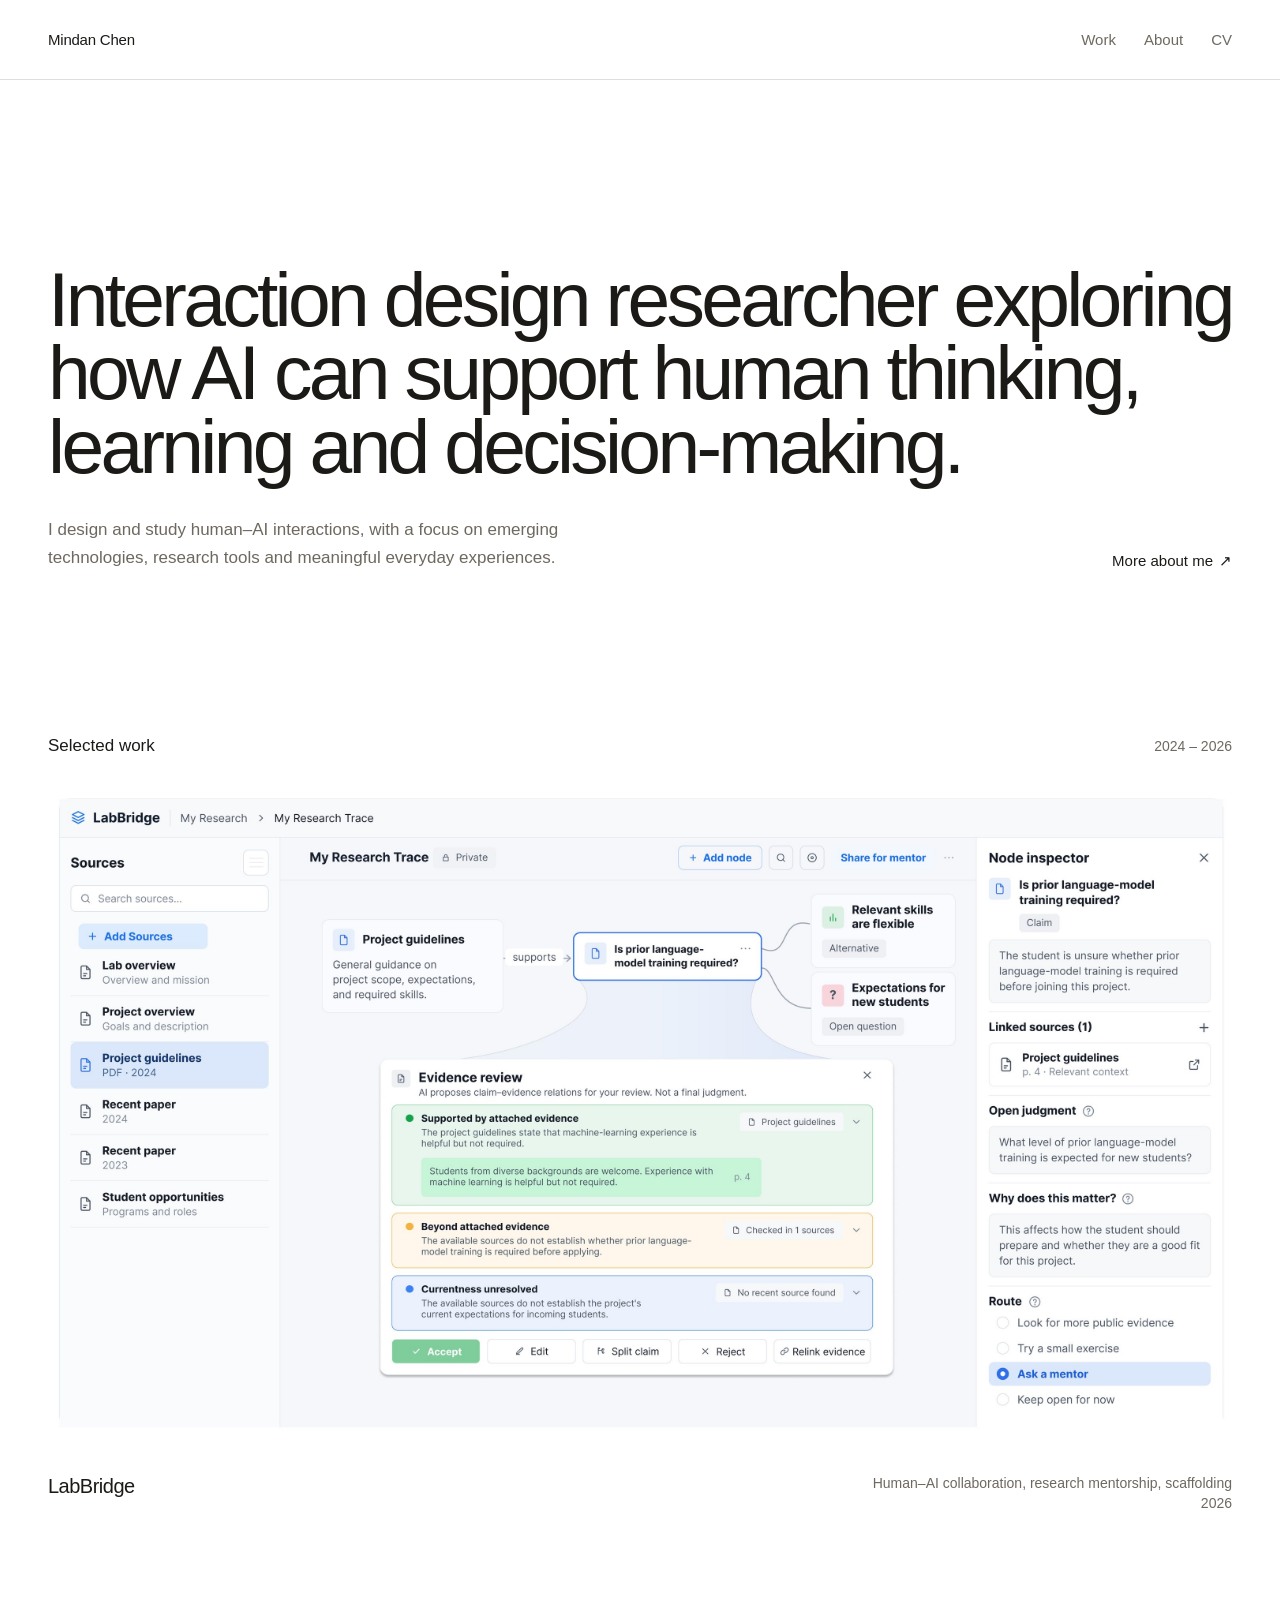
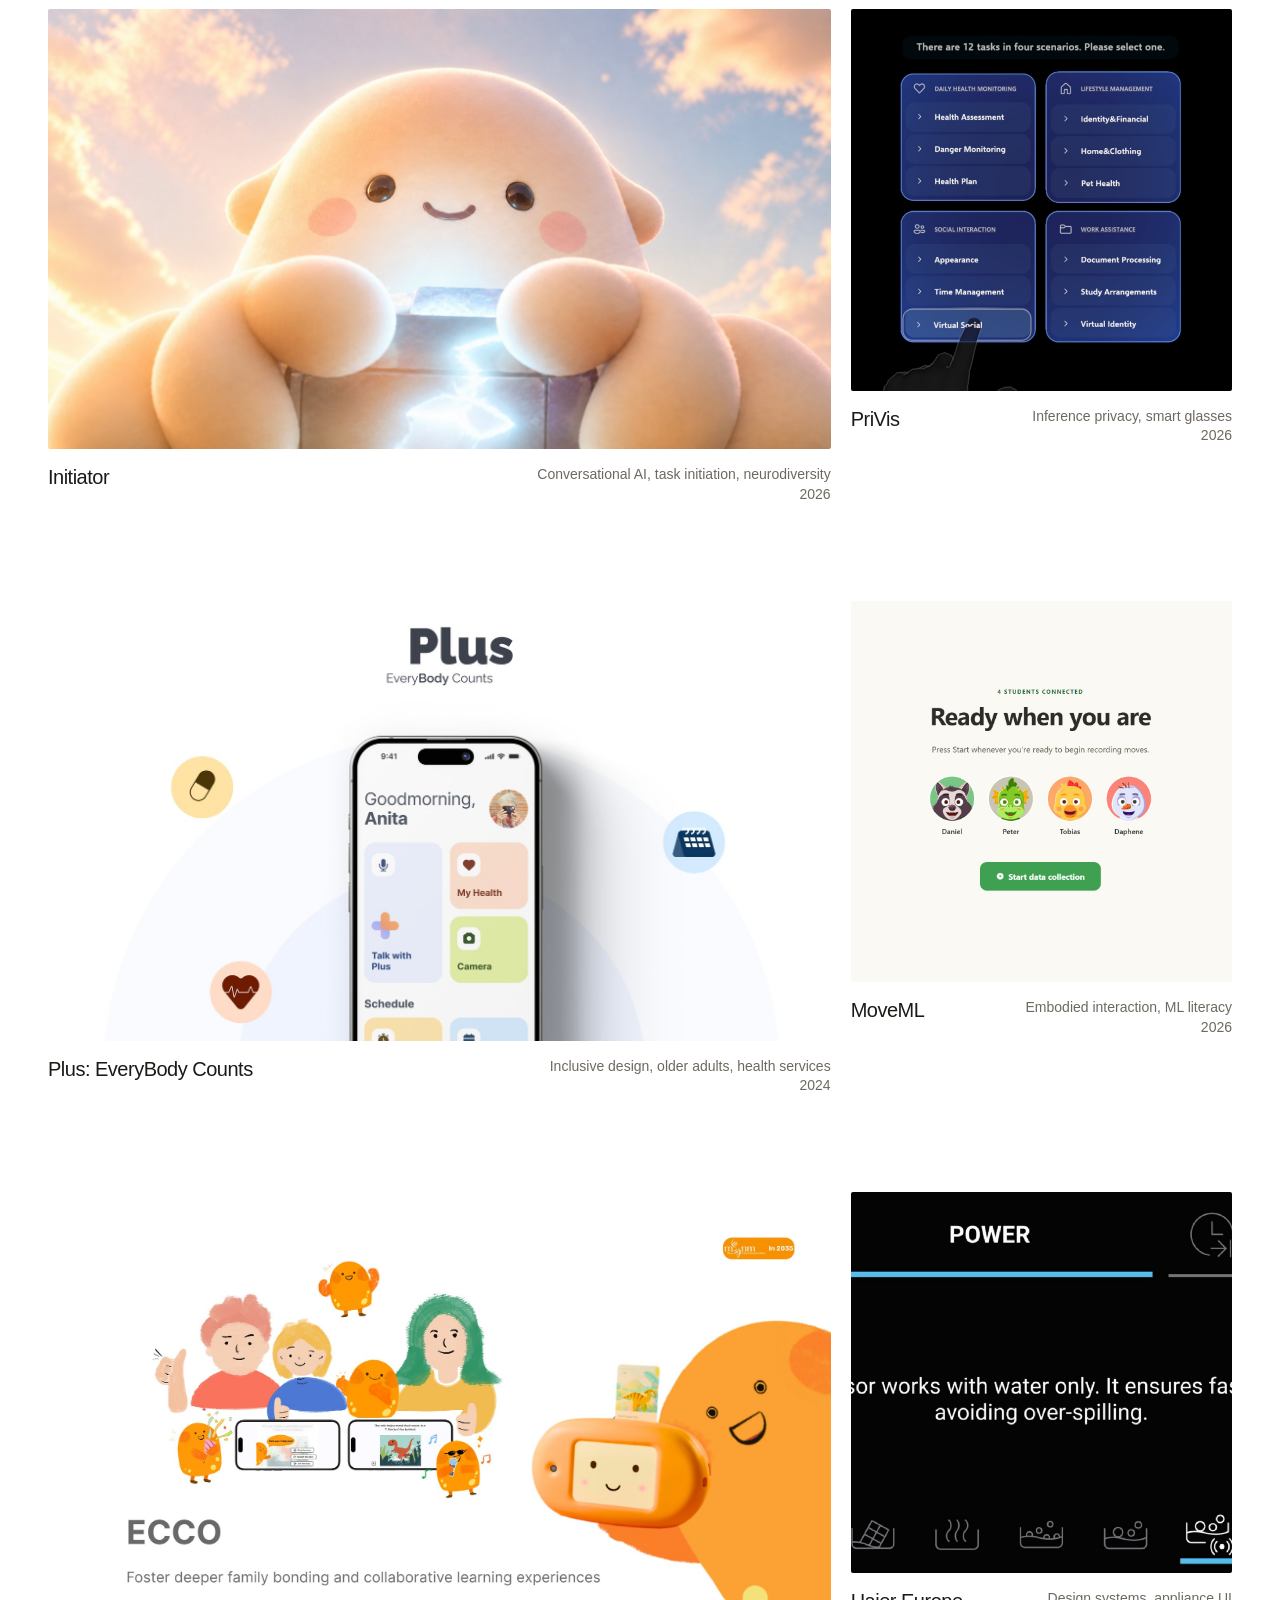
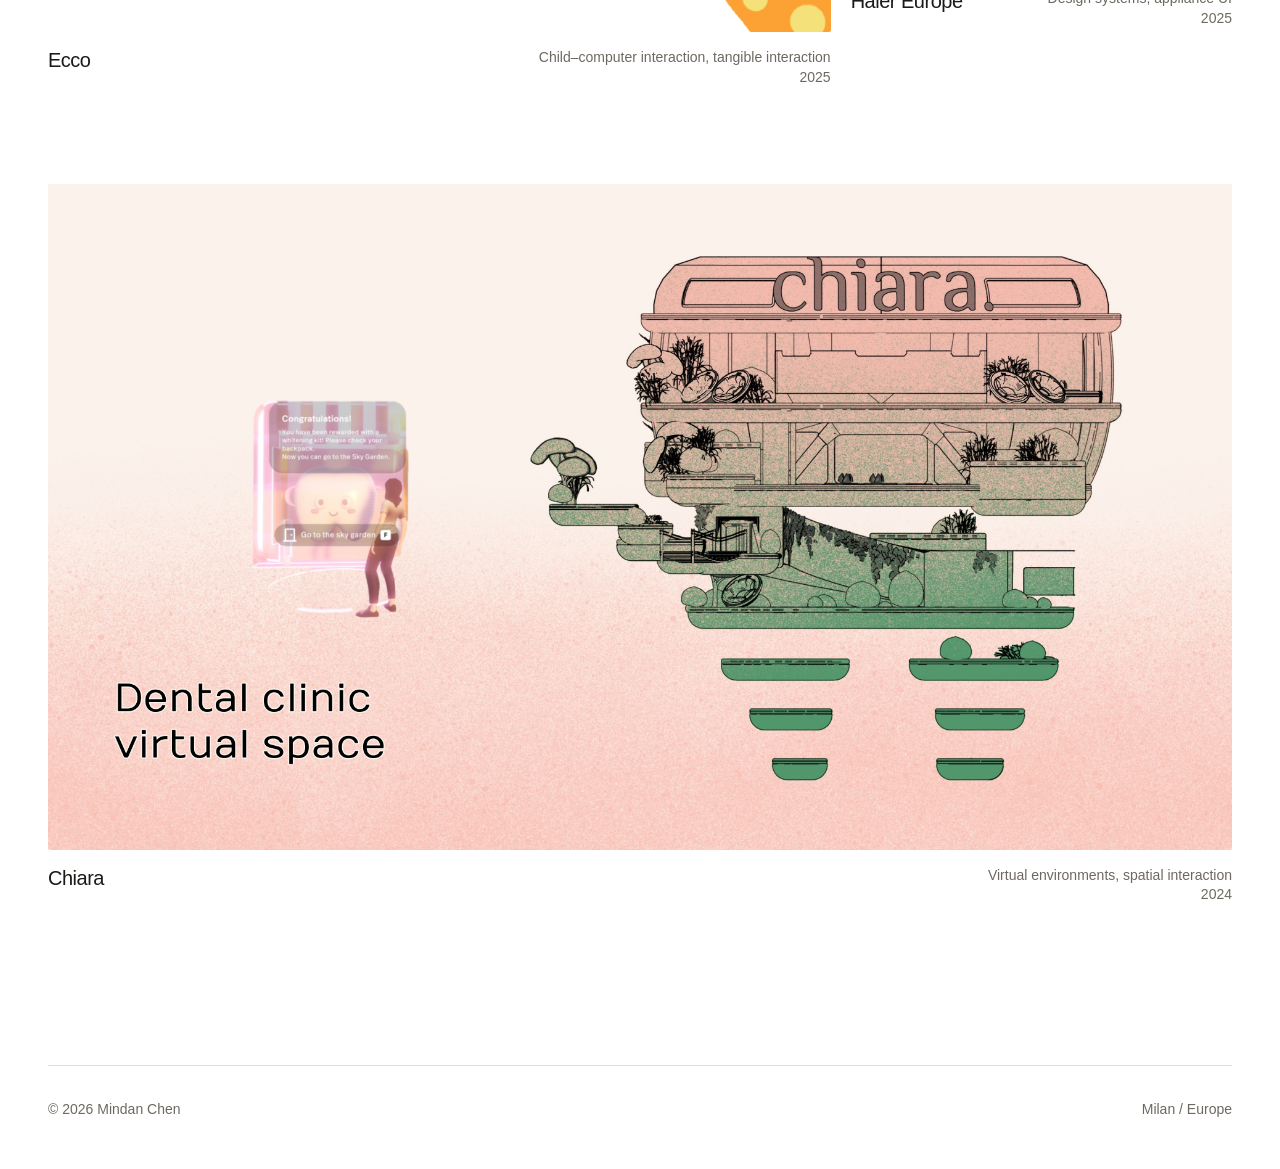
==== index.html @ 23951c0c "Home headline: Mindan's wording, and the width to carry it "Interaction designer" becomes "Interacti" ====
<!DOCTYPE html>
<html lang="en">

<head>

  <meta charset="UTF-8">
  <meta name="viewport" content="width=device-width, initial-scale=1.0">

  <title>Mindan Chen &middot; Interaction Designer</title>
  <meta name="description" content="Portfolio of Mindan Chen: interaction design, human-AI interaction and HCI research.">

  <!-- Set before first paint: scoping the reveal styles to .js means
       nothing is ever hidden if this script does not run. -->
  <script>document.documentElement.className += " js";</script>

  <link rel="stylesheet" href="css/global.css">
  <link rel="stylesheet" href="css/home.css">

</head>

<body>

<a class="skip-link" href="#main">Skip to content</a>

<header class="site-header">

  <nav class="site-nav">

    <a class="site-logo" href="index.html">Mindan Chen</a>

    <div class="nav-links">
      <a data-nav="work"    href="index.html#work">Work</a>
      <a data-nav="about"   href="about.html">About</a>
      <a data-cv-link aria-disabled="true">CV</a>
    </div>

  </nav>

</header>


<main id="main">


  <!-- ============ HERO ============ -->

  <section class="home-hero page">

    <div class="home-intro">

      <h1 class="display" data-reveal>
        Interaction design researcher exploring
        how AI can support human thinking,
        learning and decision&#8209;making.
      </h1>

      <div class="home-intro-meta" data-reveal data-delay="1">

        <p class="home-description">
          I design and study human&ndash;AI interactions,
          with a focus on emerging technologies,
          research tools and meaningful everyday
          experiences.
        </p>

        <a class="text-link" href="about.html">More about me</a>

      </div>

    </div>

  </section>


  <!-- ============ WORK ============ -->

  <section id="work" class="work page">

    <div class="work-header" data-reveal>
      <p>Selected work</p>
      <p class="text-small muted">2024 &ndash; 2026</p>
    </div>

    <div class="work-grid">

    <a class="project-card full" href="labbridge.html" data-reveal>

    <div class="project-cover ratio-16-9">
      <img src="assets/labbridge/cover.jpg" width="3000" height="1688" alt="LabBridge system overview in three stages: private preparation, where a student organises evidence into a research trace with AI support; selective uncertainty handoff to a lab insider; and returned insider input with the student&rsquo;s revision" loading="lazy" decoding="async">
    </div>

    <div class="project-info">
      <h2 class="project-title">LabBridge</h2>
      <p class="project-meta">Human&ndash;AI collaboration, research mentorship, scaffolding<br>2026</p>
    </div>

  </a>

  <a class="project-card large" href="initiator.html" data-reveal>

    <div class="project-cover ratio-16-9">
      <img src="assets/initiator/cover.jpg" width="1600" height="900" alt="Initiator cover image" decoding="async">
    </div>

    <div class="project-info">
      <h2 class="project-title">Initiator</h2>
      <p class="project-meta">Conversational AI, task initiation, neurodiversity<br>2026</p>
    </div>

  </a>

  <a class="project-card small" href="privis.html" data-reveal data-delay="1">

    <div class="project-cover ratio-1-1">
      <img src="assets/privis/cover.jpg" width="1400" height="1400" alt="PriVis, the study platform: a menu of twelve tasks across four scenarios, shown in the headset" loading="lazy" decoding="async">
    </div>

    <div class="project-info">
      <h2 class="project-title">PriVis</h2>
      <p class="project-meta">Inference privacy, smart glasses<br>2026</p>
    </div>

  </a>

  <a class="project-card large" href="plus.html" data-reveal data-delay="1">

    <div class="project-cover ratio-16-9">
      <img src="assets/plus/cover.jpg" width="1600" height="1082" alt="Plus: EveryBody Counts, the app home screen and the AI voice assistant" loading="lazy" decoding="async">
    </div>

    <div class="project-info">
      <h2 class="project-title">Plus: EveryBody Counts</h2>
      <p class="project-meta">Inclusive design, older adults, health services<br>2024</p>
    </div>

  </a>

  <a class="project-card small" href="ml-move.html" data-reveal data-delay="1">

    <div class="project-cover ratio-1-1">
      <img src="assets/ml-move/cover.jpg" width="1200" height="1200" alt="MoveML classroom display: four students connected and ready, with the teacher's &lsquo;Start data collection&rsquo; control" decoding="async">
    </div>

    <div class="project-info">
      <h2 class="project-title">MoveML</h2>
      <p class="project-meta">Embodied interaction, ML literacy<br>2026</p>
    </div>

  </a>

  <a class="project-card large" href="ecco.html" data-reveal>

    <div class="project-cover ratio-16-9">
      <img src="assets/ecco/cover.jpg" width="2000" height="1125" alt="The four Ecco NFC exhibition cards, each illustrating a dinosaur, laid out beside the Ecco character card" loading="lazy" decoding="async">
    </div>

    <div class="project-info">
      <h2 class="project-title">Ecco</h2>
      <p class="project-meta">Child&ndash;computer interaction, tangible interaction<br>2025</p>
    </div>

  </a>

  <a class="project-card small" href="haier.html" data-reveal>

    <div class="project-cover ratio-1-1">
      <img src="assets/haier/cover.jpg" width="2400" height="1350" alt="An induction hob screen reading POWER, explaining that the Boil Sensor keeps water boiling without spilling over" loading="lazy" decoding="async">
    </div>

    <div class="project-info">
      <h2 class="project-title">Haier Europe</h2>
      <p class="project-meta">Design systems, appliance UI<br>2025</p>
    </div>

  </a>

  <a class="project-card full" href="chiara.html" data-reveal>

    <div class="project-cover ratio-16-9">
      <img src="assets/chiara/cover.jpg" width="1441" height="811" alt="A rendered view inside the Chiara virtual clinic: stacked curved terraces with trees, a lotus pond and warm light" loading="lazy" decoding="async">
    </div>

    <div class="project-info">
      <h2 class="project-title">Chiara</h2>
      <p class="project-meta">Virtual environments, spatial interaction<br>2024</p>
    </div>

  </a>

  <template data-hidden-project="agent-skills.html"><!-- Hidden until the case study is finished. To restore, delete the wrapper tags around this card. -->
  <a class="project-card" href="agent-skills.html" data-reveal data-delay="1">

    <div class="project-cover ratio-4-3">
      <img src="assets/agent-skills/cover.svg" alt="Agent Skills cover image">
    </div>

    <div class="project-info">
      <h2 class="project-title">Agent Skills</h2>
          <!-- CHECK: discipline inferred from the project name;
               year is a placeholder. -->
      <p class="project-meta">AI Tooling<br>20XX</p>
    </div>

  </a>
  </template>

  <template data-hidden-project="d-heart.html"><!-- Hidden until the case study is finished. To restore, delete the wrapper tags around this card. -->
  <a class="project-card large" href="d-heart.html" data-reveal>

    <div class="project-cover ratio-16-9">
      <img src="assets/d-heart/cover.svg" alt="D-heart Redesign cover image">
    </div>

    <div class="project-info">
      <h2 class="project-title">D-heart Redesign</h2>
          <!-- CHECK: discipline inferred from the project name;
               year is a placeholder. -->
      <p class="project-meta">Medical Device UX<br>20XX</p>
    </div>

  </a>
  </template>

  
    </div>

      </section>


    </main>

<footer class="site-footer page">

  <div class="footer-inner">
    <p>&copy; <span data-year>2026</span> Mindan Chen</p>
    <p>Milan / Europe</p>
  </div>

</footer>

<script src="js/main.js"></script>

</body>

</html>
---- css/global.css ----
/* ========================================
   GLOBAL
======================================== */

:root {
  /* Colors — tuned to Pantone's Cloud Dancer pastel family.
     The neutrals carry a little warmth rather than being pure grey, so they
     sit at the same temperature as the ground instead of reading cold on it. */
  --color-bg: #ffffff;
  --color-surface: #fbfaf7;             /* a faint warm tint, so cards read against the white */
  --color-text: #1c1a17;
  --color-secondary: #6e6960;           /* 5.13:1 on white */
  --color-tertiary: #a29c92;            /* decorative bar fill, never text */
  --color-line: rgba(28, 26, 23, 0.14);

  /* The pastels Pantone pairs with Cloud Dancer. Available for use;
     applied sparingly, because the project pages carry their own palettes. */
  --pantone-cloud-dancer: #f0eee9;      /* 11-4201 */
  --pantone-lemon-icing:  #f4eccc;      /* 11-0515 */
  --pantone-nimbus-cloud: #d5d5d7;      /* 13-4108 */
  --pantone-raindrops:    #e8d9dc;      /* 11-1400 Raindrops on Roses */
  --pantone-ice-melt:     #d7e4f0;      /* 13-4306 */
  --pantone-peach-dust:   #ecdace;      /* 12-1107 */
  --pantone-almost-aqua:  #cbd3c2;      /* 13-6006 */
  --pantone-orchid-tint:  #dad4dc;      /* 13-3802 */

  --color-accent: var(--pantone-almost-aqua);

  /* Layout */
  --page-max: 1600px;
  --page-padding: 48px;

  --reading-width: 680px;
  --content-width: 1120px;

  /* Spacing */
  --space-xxs: 4px;
  --space-xs: 8px;
  --space-sm: 16px;
  --space-md: 24px;
  --space-lg: 40px;
  --space-xl: 64px;
  --space-2xl: 96px;
  --space-3xl: 120px;
  --space-4xl: 160px;

  /* Figures. Many boards and charts are white artwork on a white page, so each
     one needs its own edge: a rounded corner, a hairline to draw the boundary,
     and a soft shadow to lift it off the paper. */
  --radius-figure: 12px;
  --ring-figure: 0 0 0 1px rgba(28, 26, 23, 0.11);
  --shadow-figure: 0 1px 2px rgba(28, 26, 23, 0.05), 0 12px 32px rgba(28, 26, 23, 0.10);

  /* Radius */
  --radius-sm: 8px;
  --radius-md: 14px;
  --radius-lg: 20px;

  /* Motion */
  --ease: cubic-bezier(0.22, 1, 0.36, 1);
}


/* ========================================
   RESET
======================================== */

*,
*::before,
*::after {
  box-sizing: border-box;
}

html {
  scroll-behavior: smooth;
}

body {
  margin: 0;
  background: var(--color-bg);
  color: var(--color-text);

  font-family:
    "Helvetica Neue",
    Helvetica,
    Arial,
    "PingFang SC",
    "Hiragino Sans GB",
    sans-serif;

  font-size: 17px;
  line-height: 1.55;

  -webkit-font-smoothing: antialiased;
  text-rendering: optimizeLegibility;
}

img,
video {
  display: block;
  max-width: 100%;
}

img {
  height: auto;
}

a {
  color: inherit;
  text-decoration: none;
}

button,
input,
textarea {
  font: inherit;
}

h1,
h2,
h3,
h4,
p {
  margin-top: 0;
}

::selection {
  background: #111;
  color: #fff;
}


/* ========================================
   PAGE CONTAINER
======================================== */

.page {
  width: 100%;
  max-width: var(--page-max);
  margin: 0 auto;
  padding-left: var(--page-padding);
  padding-right: var(--page-padding);
}

.reading {
  width: 100%;
  max-width: var(--reading-width);
}

.content-width {
  width: 100%;
  max-width: var(--content-width);
  margin-left: auto;
  margin-right: auto;
}


/* ========================================
   NAVIGATION
======================================== */

.site-header {
  width: 100%;
  height: 80px;

  /* Sticky from the start; only the surface changes on scroll, so the page
     never jumps when the header changes position. */
  position: sticky;
  top: 0;
  z-index: 100;

  background: transparent;
  border-bottom: 1px solid transparent;

  transition:
    background 0.3s ease,
    backdrop-filter 0.3s ease,
    border-color 0.3s ease;
}

.site-header.scrolled {
  /* Must track --color-bg: alpha means it cannot use the variable directly. */
  background: rgba(255, 255, 255, 0.85);
  border-bottom-color: var(--color-line);

  backdrop-filter: blur(16px);
  -webkit-backdrop-filter: blur(16px);
}

.site-nav {
  width: 100%;
  max-width: var(--page-max);
  height: 100%;

  margin: 0 auto;

  padding-left: var(--page-padding);
  padding-right: var(--page-padding);

  display: flex;
  align-items: center;
  justify-content: space-between;
}

.site-logo {
  font-size: 15px;
  font-weight: 500;
  letter-spacing: -0.015em;
}

.nav-links {
  display: flex;
  gap: 28px;
  align-items: center;

  font-size: 15px;
}

.nav-links a {
  color: var(--color-secondary);

  transition:
    color 0.25s ease,
    opacity 0.25s ease;
}

.nav-links a:hover,
.nav-links a.active {
  color: var(--color-text);
}


/* ========================================
   TYPOGRAPHY
======================================== */

.display {
  font-size: clamp(54px, 6vw, 92px);
  line-height: 0.96;
  letter-spacing: -0.048em;
  font-weight: 500;
}

.display-small {
  font-size: clamp(42px, 4.5vw, 68px);
  line-height: 1;
  letter-spacing: -0.042em;
  font-weight: 500;
}

h1 {
  font-size: clamp(48px, 5vw, 80px);
  line-height: 0.98;
  letter-spacing: -0.045em;
  font-weight: 500;
}

h2 {
  font-size: clamp(34px, 3vw, 46px);
  line-height: 1.05;
  letter-spacing: -0.035em;
  font-weight: 500;
}

h3 {
  font-size: 26px;
  line-height: 1.2;
  letter-spacing: -0.025em;
  font-weight: 500;
}

h4 {
  font-size: 18px;
  line-height: 1.35;
  letter-spacing: -0.015em;
  font-weight: 500;
}

p {
  font-size: 17px;
  line-height: 1.65;
  color: var(--color-text);
}

.text-large {
  font-size: 22px;
  line-height: 1.5;
  letter-spacing: -0.02em;
}

.text-small {
  font-size: 14px;
  line-height: 1.5;
}

.caption {
  margin-top: 12px;

  font-size: 13px;
  line-height: 1.45;

  color: var(--color-secondary);
}

.eyebrow {
  margin-bottom: 18px;

  font-size: 13px;
  line-height: 1.3;

  color: var(--color-secondary);

  text-transform: uppercase;
  letter-spacing: 0.07em;
}

.muted {
  color: var(--color-secondary);
}


/* ========================================
   LINKS / BUTTONS
======================================== */

.text-link {
  display: inline-flex;
  align-items: center;
  gap: 6px;

  font-size: 15px;

  white-space: nowrap;
}

.text-link::after {
  content: "\2197";
  transition: transform 0.25s ease;
}

.text-link:hover::after {
  transform: translate(2px, -2px);
}

.button {
  display: inline-flex;
  justify-content: center;
  align-items: center;

  min-height: 46px;

  padding: 0 22px;

  border-radius: 999px;

  background: var(--color-text);
  color: #fff;

  font-size: 15px;

  transition:
    transform 0.25s var(--ease),
    opacity 0.25s ease;
}

.button:hover {
  transform: translateY(-2px);
  opacity: 0.9;
}

.button-secondary {
  background: transparent;
  color: var(--color-text);

  border: 1px solid var(--color-line);
}


/* ========================================
   DIVIDER
======================================== */

.divider {
  width: 100%;
  height: 1px;
  background: var(--color-line);
}


/* ========================================
   FOOTER
======================================== */

.site-footer {
  margin-top: 160px;
  padding-bottom: 48px;
}

.footer-inner {
  padding-top: 32px;
  border-top: 1px solid var(--color-line);

  display: flex;
  justify-content: space-between;
  gap: 32px;
}

.footer-inner p {
  margin: 0;

  font-size: 14px;
  color: var(--color-secondary);
}


/* ========================================
   ACCESSIBILITY
======================================== */

.skip-link {
  position: absolute;
  left: -9999px;
  top: 0;
  z-index: 200;

  padding: 12px 18px;

  background: var(--color-surface);
  border: 1px solid var(--color-line);
  border-radius: var(--radius-sm);

  font-size: 14px;
}

.skip-link:focus {
  left: 16px;
  top: 16px;
}

:focus-visible {
  outline: 2px solid var(--color-text);
  outline-offset: 3px;
}

@media (prefers-reduced-motion: reduce) {

  html {
    scroll-behavior: auto;
  }

  *,
  *::before,
  *::after {
    animation-duration: 0.001ms !important;
    transition-duration: 0.001ms !important;
  }

}


/* ========================================
   MOTION

   Purely additive. The `.js` class is set by an inline script in <head>, so
   with JavaScript off nothing is ever hidden — the page just renders static.
   Reduced-motion users get the final state immediately.
======================================== */

.js [data-reveal] {
  opacity: 0;
  transform: translateY(18px);

  transition:
    opacity 0.65s var(--ease),
    transform 0.65s var(--ease);

  will-change: opacity, transform;
}

.js [data-reveal].is-visible {
  opacity: 1;
  transform: none;

  will-change: auto;
}

/* Stagger siblings: data-delay="1" | "2" | "3" */
.js [data-reveal][data-delay="1"] { transition-delay: 0.09s; }
.js [data-reveal][data-delay="2"] { transition-delay: 0.18s; }
.js [data-reveal][data-delay="3"] { transition-delay: 0.27s; }

/* Image reveal — the frame holds still while the picture settles back to 1.
   Only used on case-study media, never on home cards (those own their
   transform for the hover state). */
.js [data-reveal-image] {
  overflow: hidden;
}

.js [data-reveal-image] img {
  transform: scale(1.06);
  transition: transform 1.1s var(--ease);
}

.js [data-reveal-image].is-visible img {
  transform: scale(1);
}

@media (prefers-reduced-motion: reduce) {

  .js [data-reveal],
  .js [data-reveal].is-visible {
    opacity: 1 !important;
    transform: none !important;
  }

  .js [data-reveal-image] img {
    transform: none !important;
  }

}


/* ========================================
   RESPONSIVE
======================================== */

@media (max-width: 900px) {

  :root {
    --page-padding: 28px;
  }

  .site-header {
    height: 72px;
  }

  .display {
    font-size: clamp(46px, 9vw, 68px);
  }

  h1 {
    font-size: clamp(44px, 8vw, 64px);
  }

}


@media (max-width: 640px) {

  :root {
    --page-padding: 20px;

    --space-3xl: 80px;
    --space-4xl: 110px;
  }

  body {
    font-size: 16px;
  }

  .nav-links {
    gap: 16px;
    font-size: 14px;
  }

  .display {
    font-size: 46px;
  }

  h1 {
    font-size: 44px;
  }

  h2 {
    font-size: 32px;
  }

  h3 {
    font-size: 23px;
  }

  p {
    font-size: 16px;
  }

  .text-large {
    font-size: 19px;
  }

  .site-footer {
    margin-top: 110px;
  }

  .footer-inner {
    flex-direction: column;
    gap: 12px;
  }

}
---- css/home.css ----
/* ========================================
   HOME HERO
======================================== */

.home-hero {
  min-height: 68vh;

  padding-top: 100px;
  padding-bottom: 120px;

  display: flex;
  align-items: flex-end;
}

/* The headline grew from "Interaction designer" to "Interaction design
   researcher", which pushed it to five lines and split decision-making
   across two of them. Let it use the full column instead. */
.home-intro {
  max-width: none;
}

/* No text-wrap: balance here. Balancing evens the line lengths, which on a
   four-line headline leaves the right-hand third empty; letting the lines
   fill is what makes the headline read as wide. */

.home-intro .display {
  margin-bottom: 32px;
}

.home-intro-meta {
  display: flex;
  justify-content: space-between;
  align-items: flex-end;
  gap: 40px;
}

.home-description {
  width: 100%;
  max-width: 580px;

  margin: 0;

  color: var(--color-secondary);
}


/* ========================================
   WORK GRID
======================================== */

.work {
  padding-top: 40px;
}

.work-header {
  margin-bottom: 32px;

  display: flex;
  justify-content: space-between;
  align-items: center;
}

.work-header p {
  margin: 0;
}

.work-grid {
  display: grid;
  grid-template-columns: repeat(12, 1fr);

  column-gap: 20px;
  row-gap: 96px;
}


/* ========================================
   PROJECT CARD

   Span classes set the rhythm. Every row must add up to 12:
     .full                 -> 12
     .large + .small       -> 8 + 4
     default + default     -> 6 + 6
======================================== */

.project-card {
  grid-column: span 6;
}

.project-card.full {
  grid-column: span 12;
}

.project-card.large {
  grid-column: span 8;
}

.project-card.small {
  grid-column: span 4;
}

.project-cover {
  width: 100%;

  overflow: hidden;

  border-radius: 2px;

  background: #e5e3de;

  /* A fixed ratio keeps a row tidy no matter what you drop in.
     Override per card with .ratio-16-9 / .ratio-1-1, or delete these three
     lines to let each image keep its natural height. */
  aspect-ratio: 4 / 3;
}

.project-cover.ratio-16-9 { aspect-ratio: 16 / 9; }
.project-cover.ratio-4-3  { aspect-ratio: 4 / 3; }
.project-cover.ratio-1-1  { aspect-ratio: 1 / 1; }

.project-cover img {
  width: 100%;
  height: 100%;

  object-fit: cover;

  transition:
    transform 0.7s var(--ease),
    opacity 0.4s ease;
}

.project-card:hover .project-cover img {
  transform: scale(1.015);
}

.project-info {
  padding-top: 16px;

  display: flex;
  justify-content: space-between;
  gap: 32px;
}

.project-title {
  margin: 0;

  font-size: 20px;
  line-height: 1.2;

  letter-spacing: -0.025em;
  font-weight: 500;
}

.project-meta {
  margin: 0;

  font-size: 14px;
  line-height: 1.4;

  color: var(--color-secondary);

  text-align: right;

  /* Was nowrap, which let a long discipline label push the whole page wider
     and put a horizontal scrollbar on every screen. Wrapping right-aligned
     keeps the label tidy; the <br> before the year still holds. */
  white-space: normal;
  max-width: 100%;
}


/* ========================================
   OPTIONAL FEATURE PROJECT
======================================== */

.feature-project {
  margin-top: 140px;

  padding: 100px 0;

  border-top: 1px solid var(--color-line);
}

.feature-grid {
  display: grid;
  grid-template-columns: 4fr 8fr;
  gap: 80px;
}

.feature-copy {
  position: sticky;
  top: 60px;

  align-self: start;
}

.feature-copy p {
  color: var(--color-secondary);
}

.feature-image {
  width: 100%;
}


/* ========================================
   RESPONSIVE
======================================== */

@media (max-width: 900px) {

  .home-hero {
    min-height: 58vh;

    padding-top: 80px;
    padding-bottom: 90px;
  }

  .home-intro-meta {
    flex-direction: column;
    align-items: flex-start;
    gap: 28px;
  }

  .work-grid {
    row-gap: 72px;
  }

  /* Two per row on tablet, whatever the desktop span was. */
  .project-card,
  .project-card.large,
  .project-card.small {
    grid-column: span 6;
  }

  .feature-grid {
    grid-template-columns: 1fr;
    gap: 48px;
  }

  .feature-copy {
    position: static;
  }

}


@media (max-width: 640px) {

  .home-hero {
    min-height: auto;

    padding-top: 80px;
    padding-bottom: 100px;
  }

  .work-grid {
    display: block;
  }

  .project-card {
    display: block;
    margin-bottom: 72px;
  }

  .project-card:last-child {
    margin-bottom: 0;
  }

  .project-card.full,
  .project-card.large,
  .project-card.small {
    width: 100%;
  }

  .project-info {
    gap: 20px;
  }

  .project-meta {
    max-width: 130px;
    white-space: normal;
  }

}
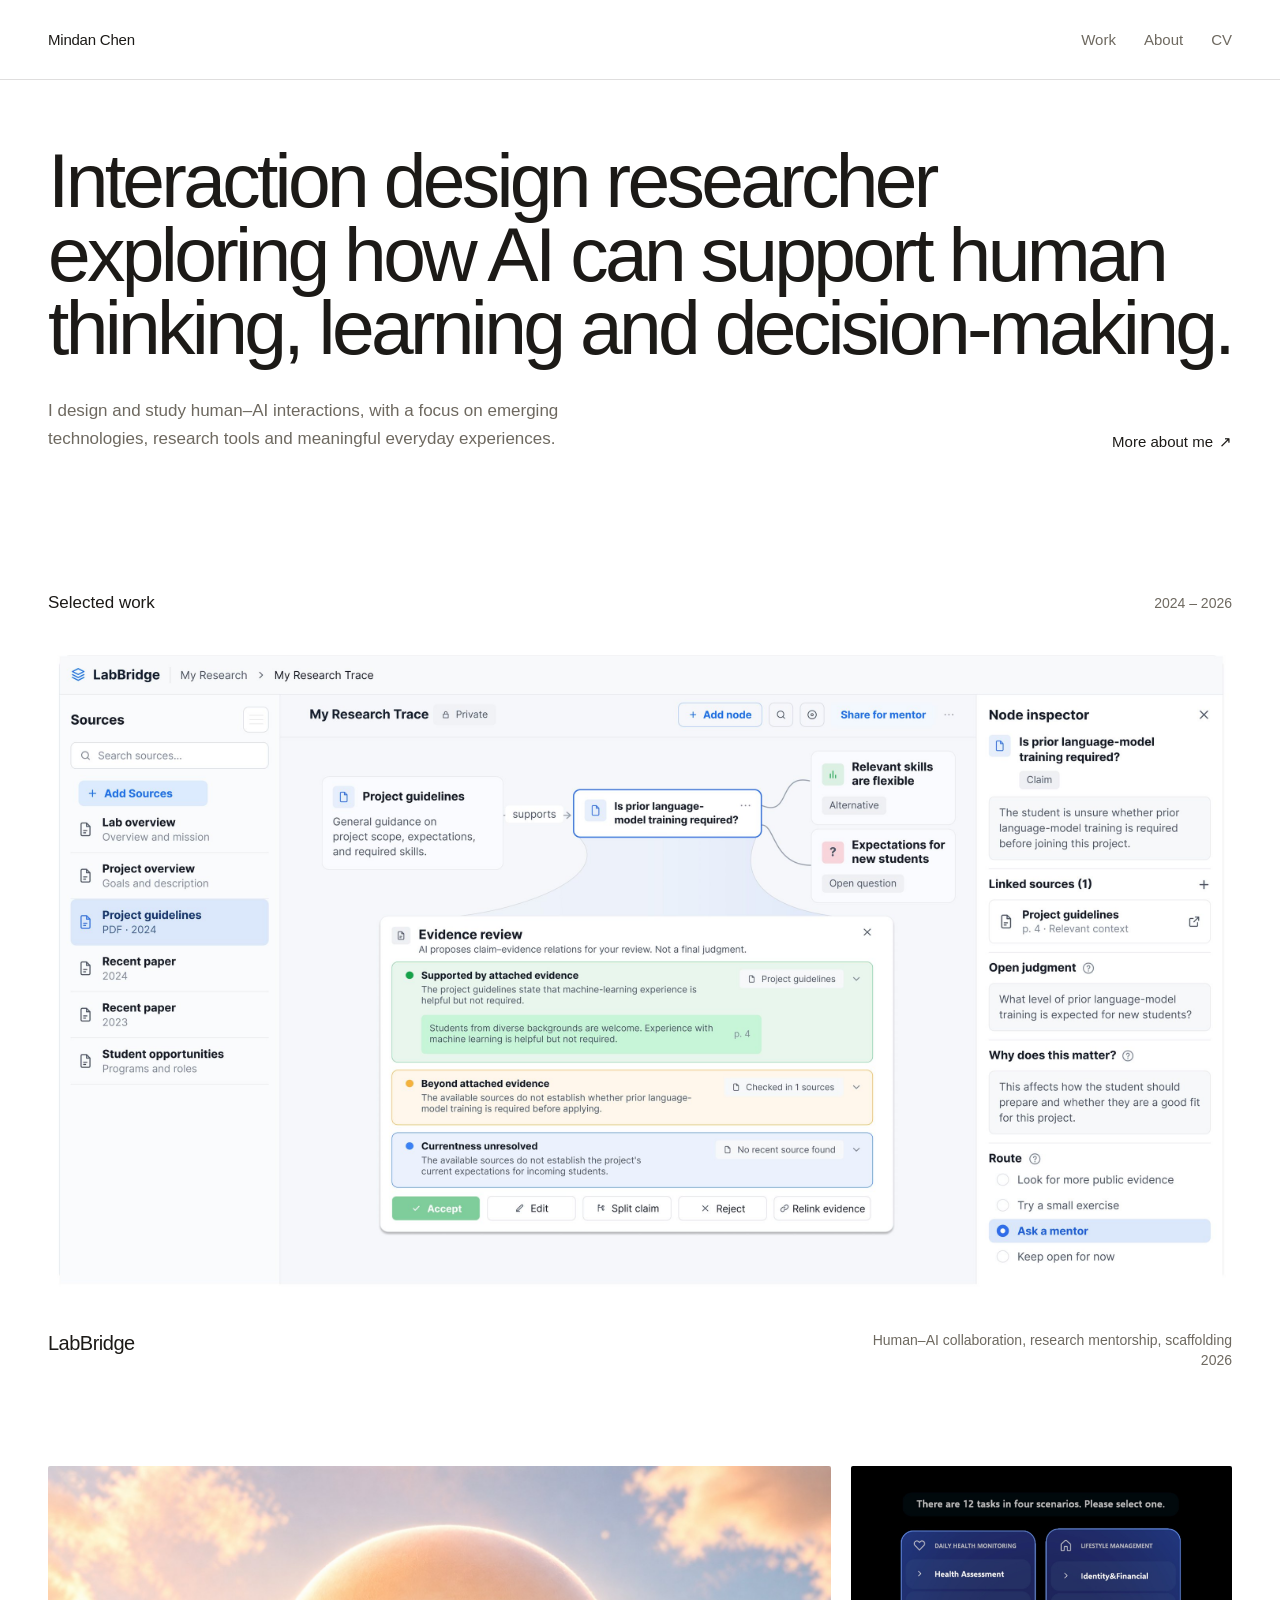
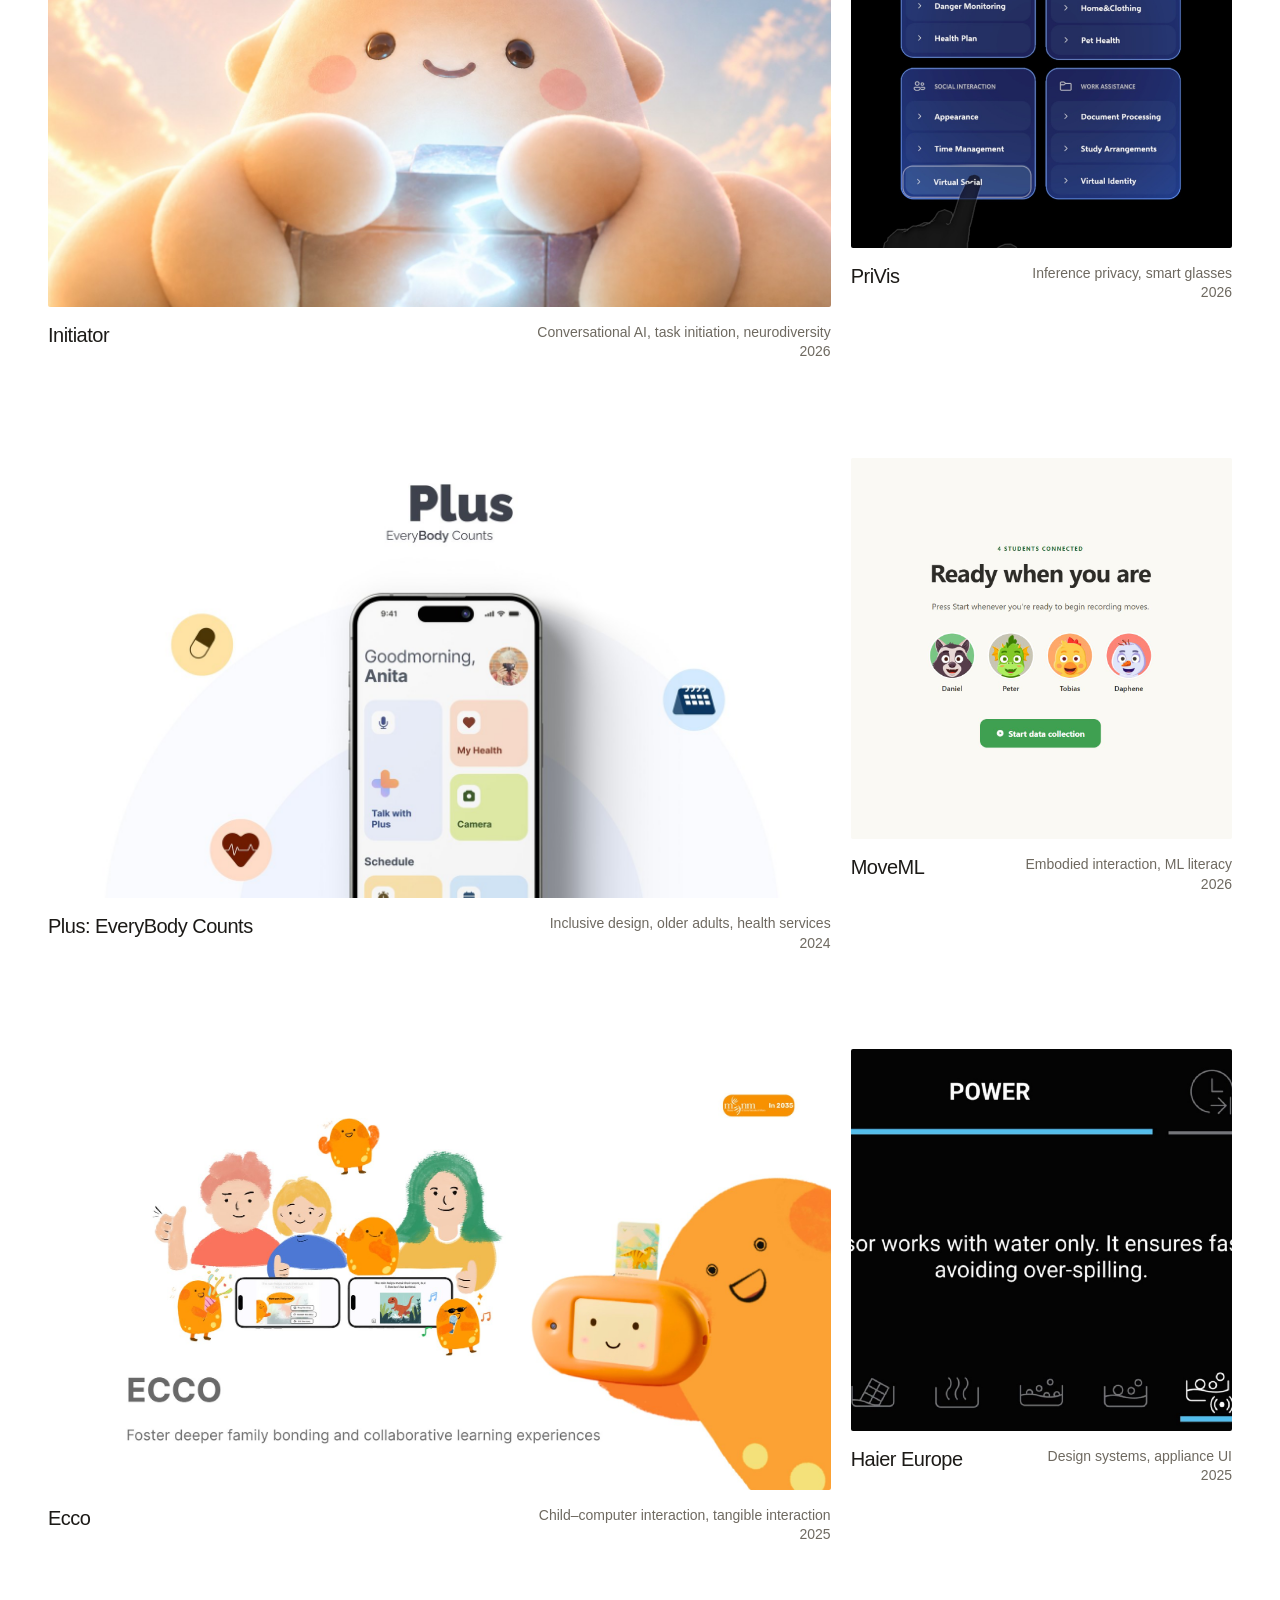
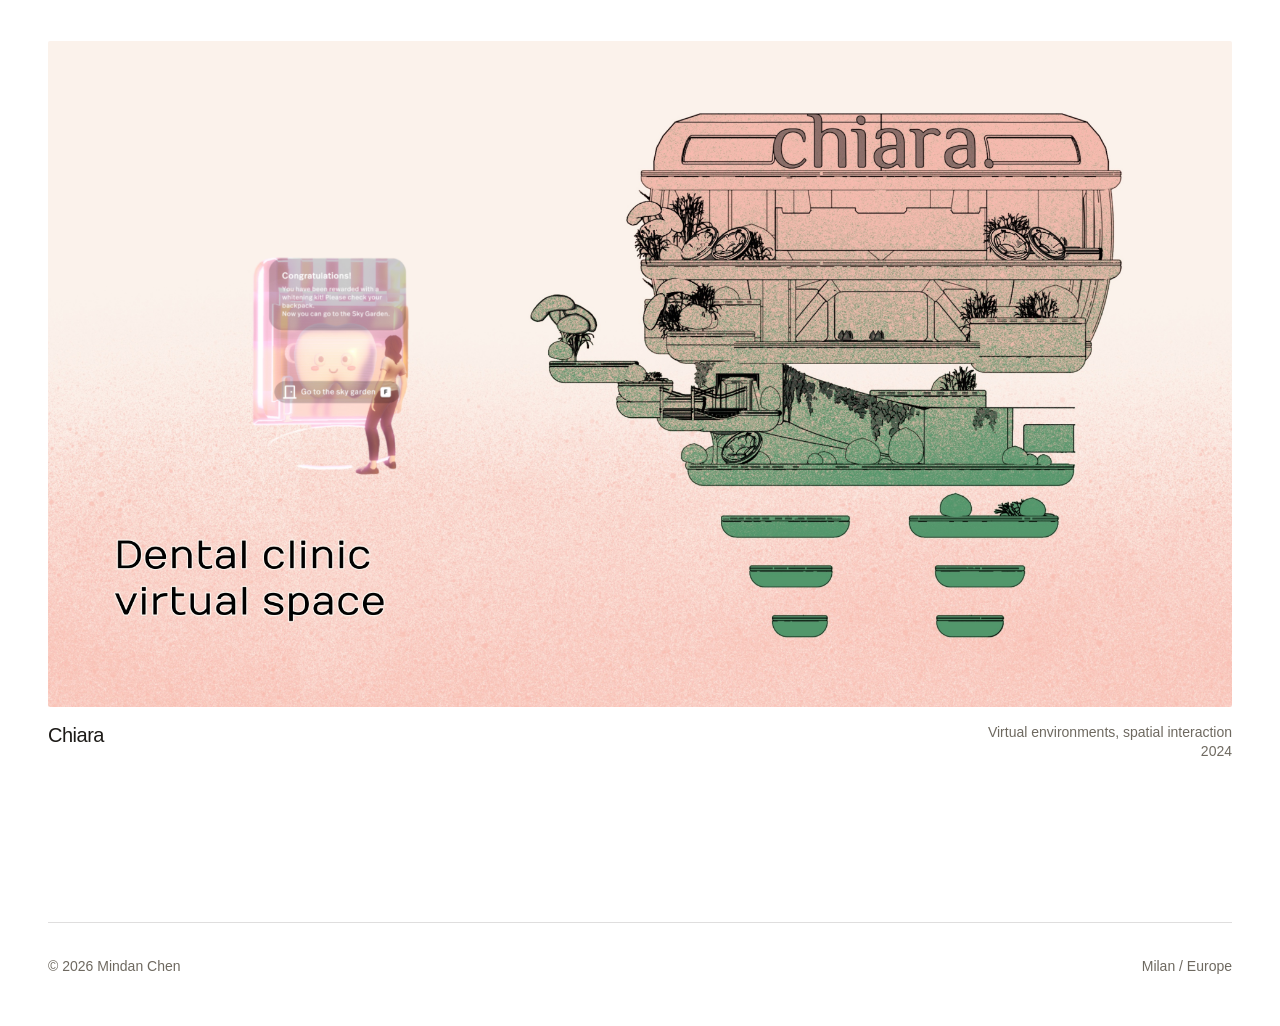
==== commit 15531aff: "Tighten the home hero and give the role its own line min-height was 68vh with the content aligned to" ====
--- a/index.html
+++ b/index.html
@@ -49,8 +49,8 @@
     <div class="home-intro">
 
       <h1 class="display" data-reveal>
-        Interaction design researcher exploring
-        how AI can support human thinking,
+        Interaction design researcher<br>
+        exploring how AI can support human thinking,
         learning and decision&#8209;making.
       </h1>
 
--- a/css/home.css
+++ b/css/home.css
@@ -2,11 +2,13 @@
    HOME HERO
 ======================================== */
 
+/* The content sits at the bottom of this box, so min-height is the gap above
+   the headline, not just a floor. 68vh left too much of it empty. */
 .home-hero {
-  min-height: 68vh;
-
-  padding-top: 100px;
-  padding-bottom: 120px;
+  min-height: 46vh;
+
+  padding-top: 64px;
+  padding-bottom: 96px;
 
   display: flex;
   align-items: flex-end;
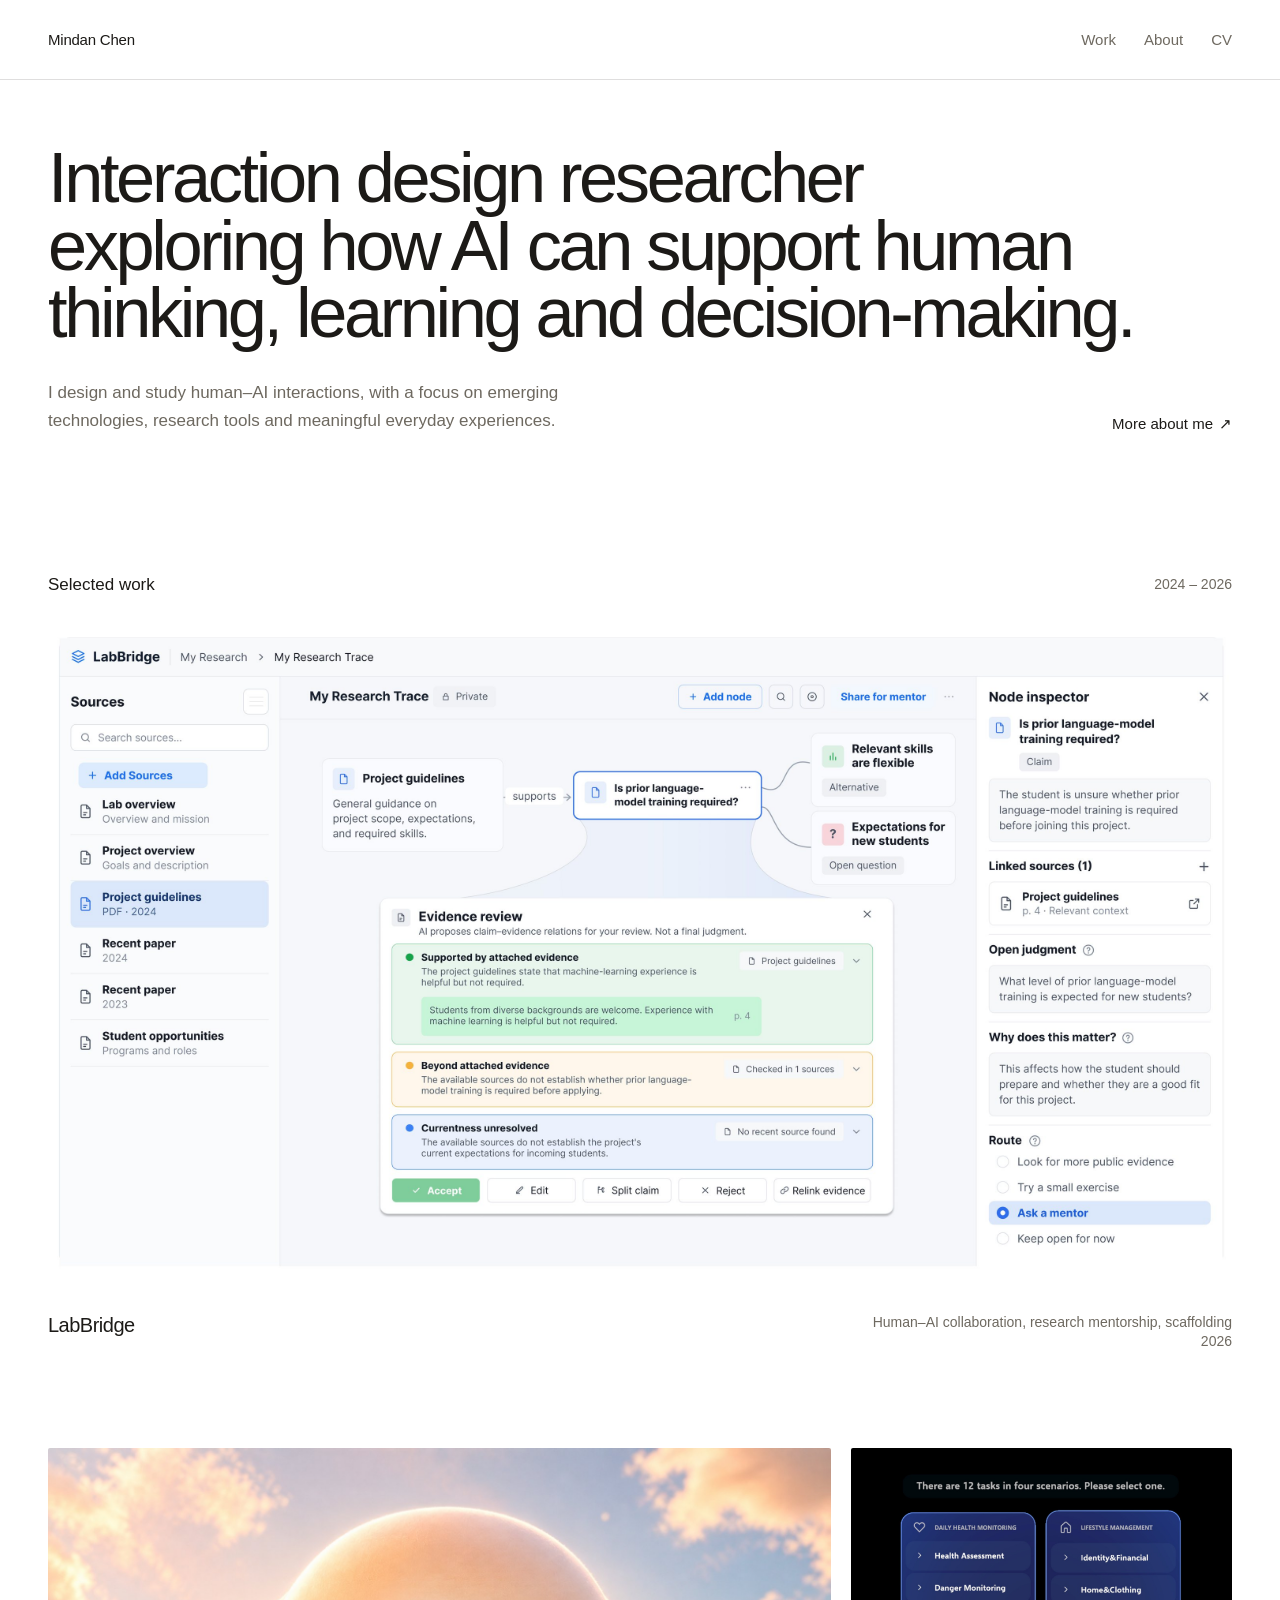
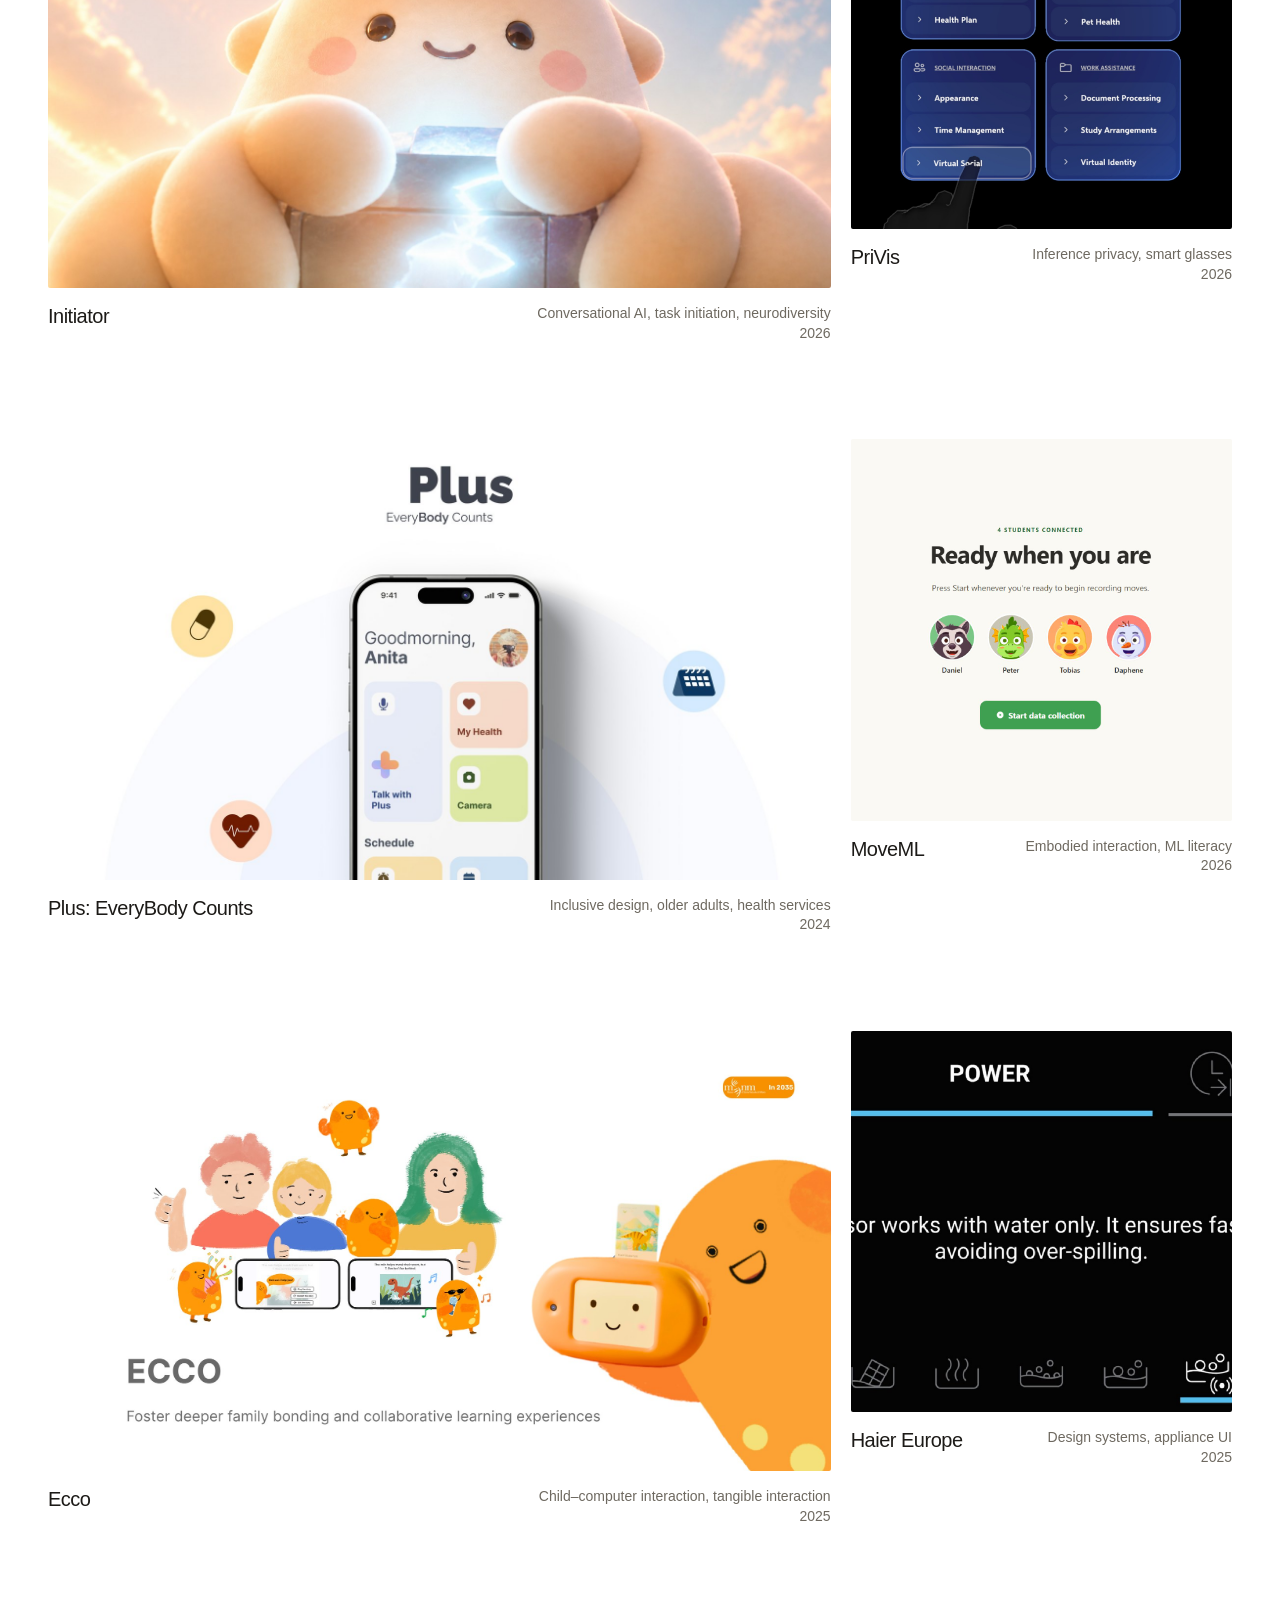
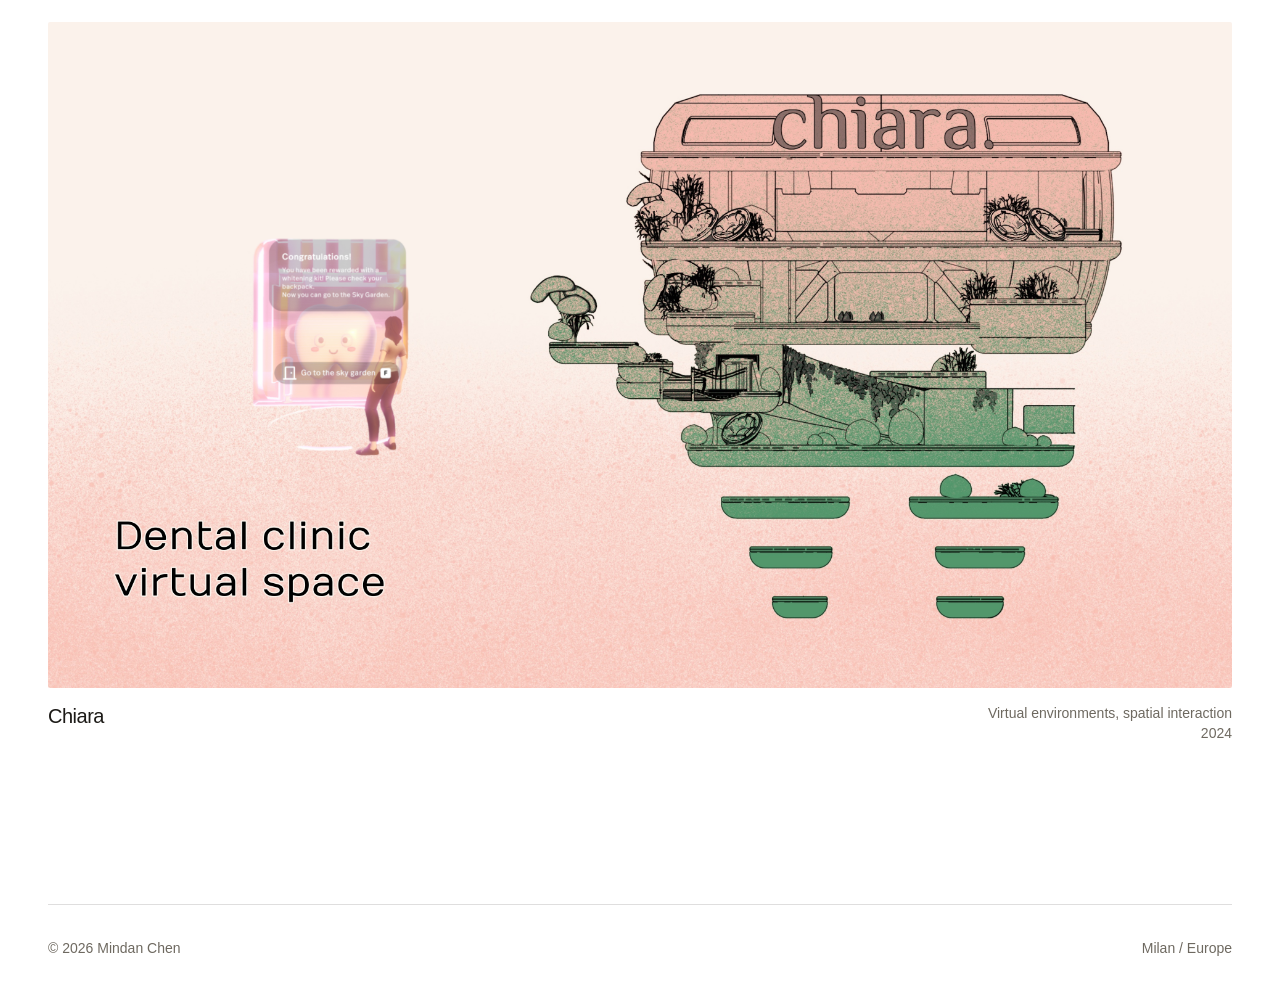
==== commit 620d6dca: "Set the home headline in three lines The ragged shape came from mixing one hard break with natural w" ====
--- a/index.html
+++ b/index.html
@@ -49,9 +49,9 @@
     <div class="home-intro">
 
       <h1 class="display" data-reveal>
-        Interaction design researcher<br>
-        exploring how AI can support human thinking,
-        learning and decision&#8209;making.
+        Interaction design researcher<br class="hero-break">
+        exploring how AI can support human<br class="hero-break">
+        thinking, learning and decision&#8209;making.
       </h1>
 
       <div class="home-intro-meta" data-reveal data-delay="1">
--- a/css/home.css
+++ b/css/home.css
@@ -19,11 +19,25 @@
    across two of them. Let it use the full column instead. */
 .home-intro {
   max-width: none;
-}
-
-/* No text-wrap: balance here. Balancing evens the line lengths, which on a
-   four-line headline leaves the right-hand third empty; letting the lines
-   fill is what makes the headline read as wide. */
+  width: 100%;          /* flex would otherwise shrink this to its content */
+}
+
+/* Sized so the three hand-set lines fill the column rather than stopping
+   short of it: at 92px the sentence simply cannot reach the right edge in
+   three lines, so the type comes down instead of the lines going ragged. */
+.home-intro .display {
+  font-size: clamp(46px, 5.5vw, 82px);
+}
+
+/* The headline's four lines are set by hand, so the block tapers instead of
+   landing wherever the wrap happens to fall. Below the width where all four
+   fit, the breaks come out and the text wraps on its own. */
+/* Below this the third line no longer fits, and a forced break plus a wrap
+   is what made the block ragged in the first place. Let it wrap on its own
+   instead: natural wrapping fills each line and only shortens the last. */
+@media (max-width: 1250px) {
+  .hero-break { display: none; }
+}
 
 .home-intro .display {
   margin-bottom: 32px;
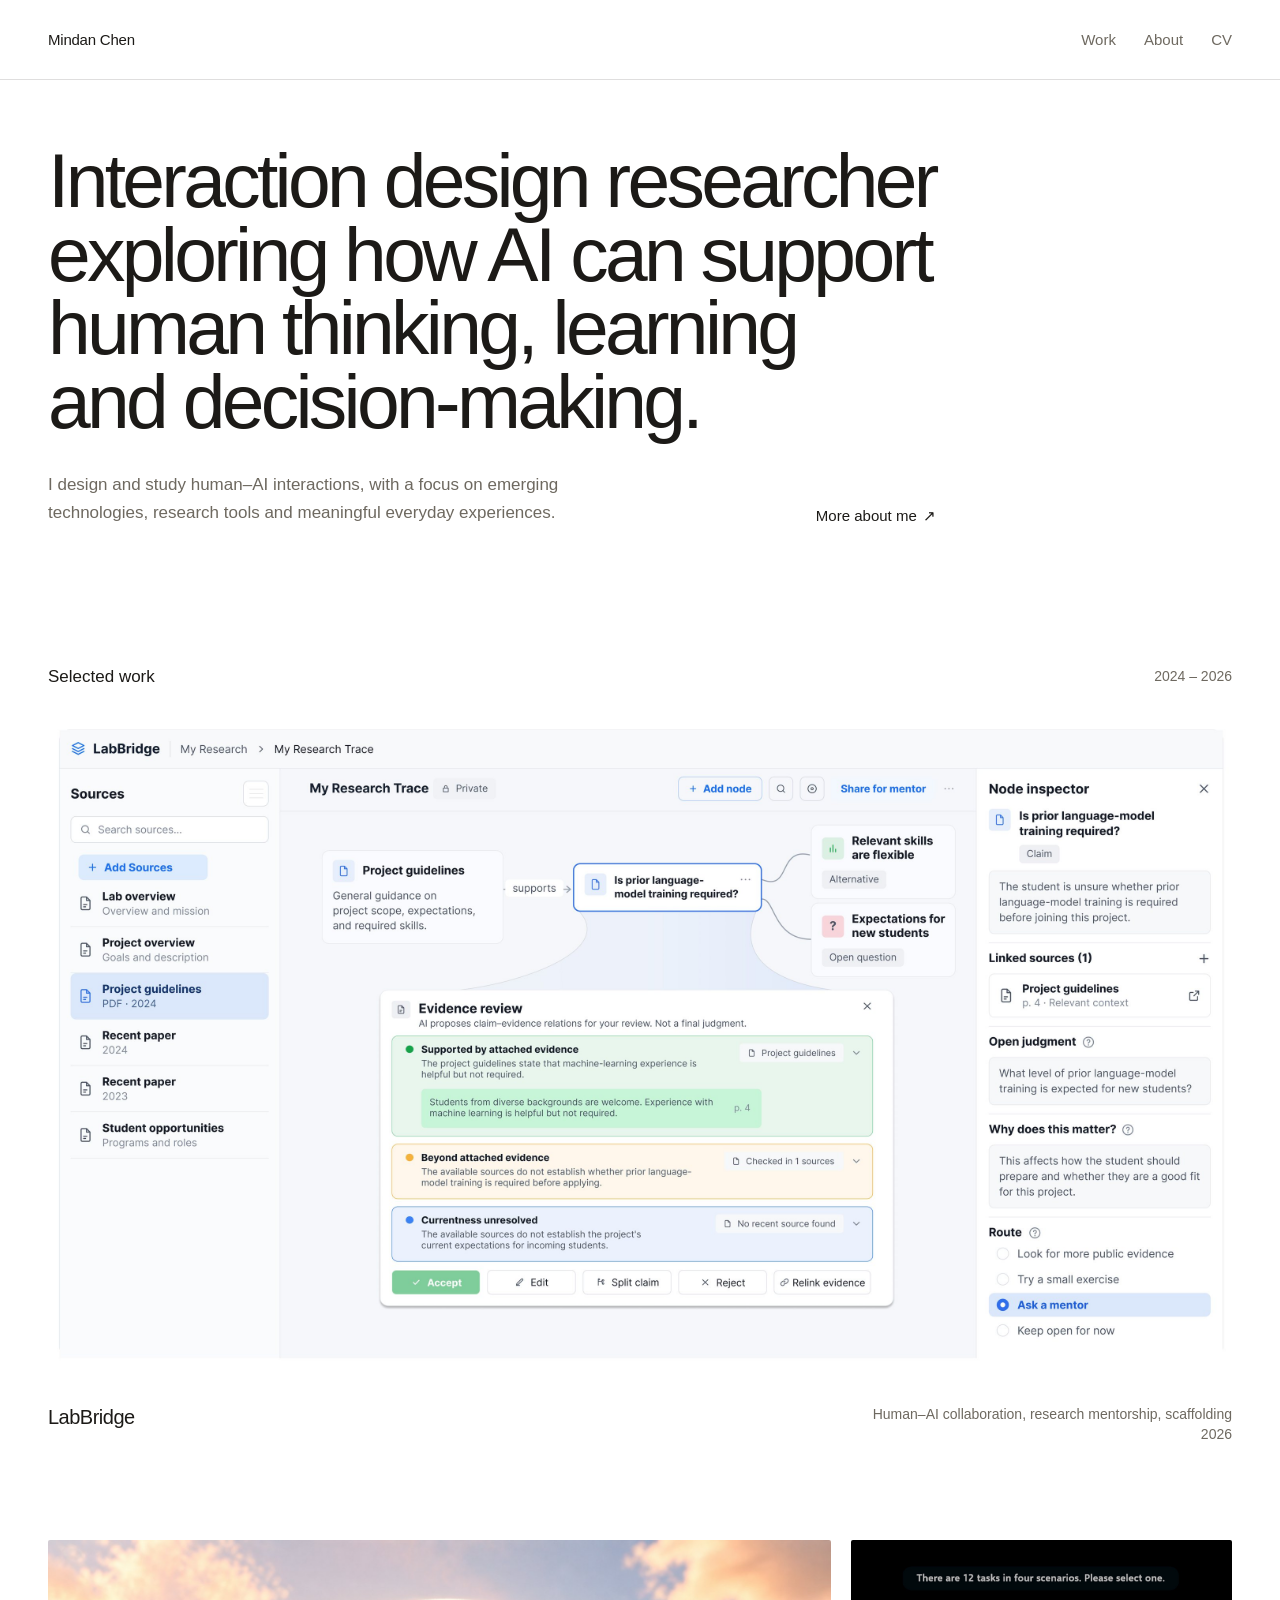
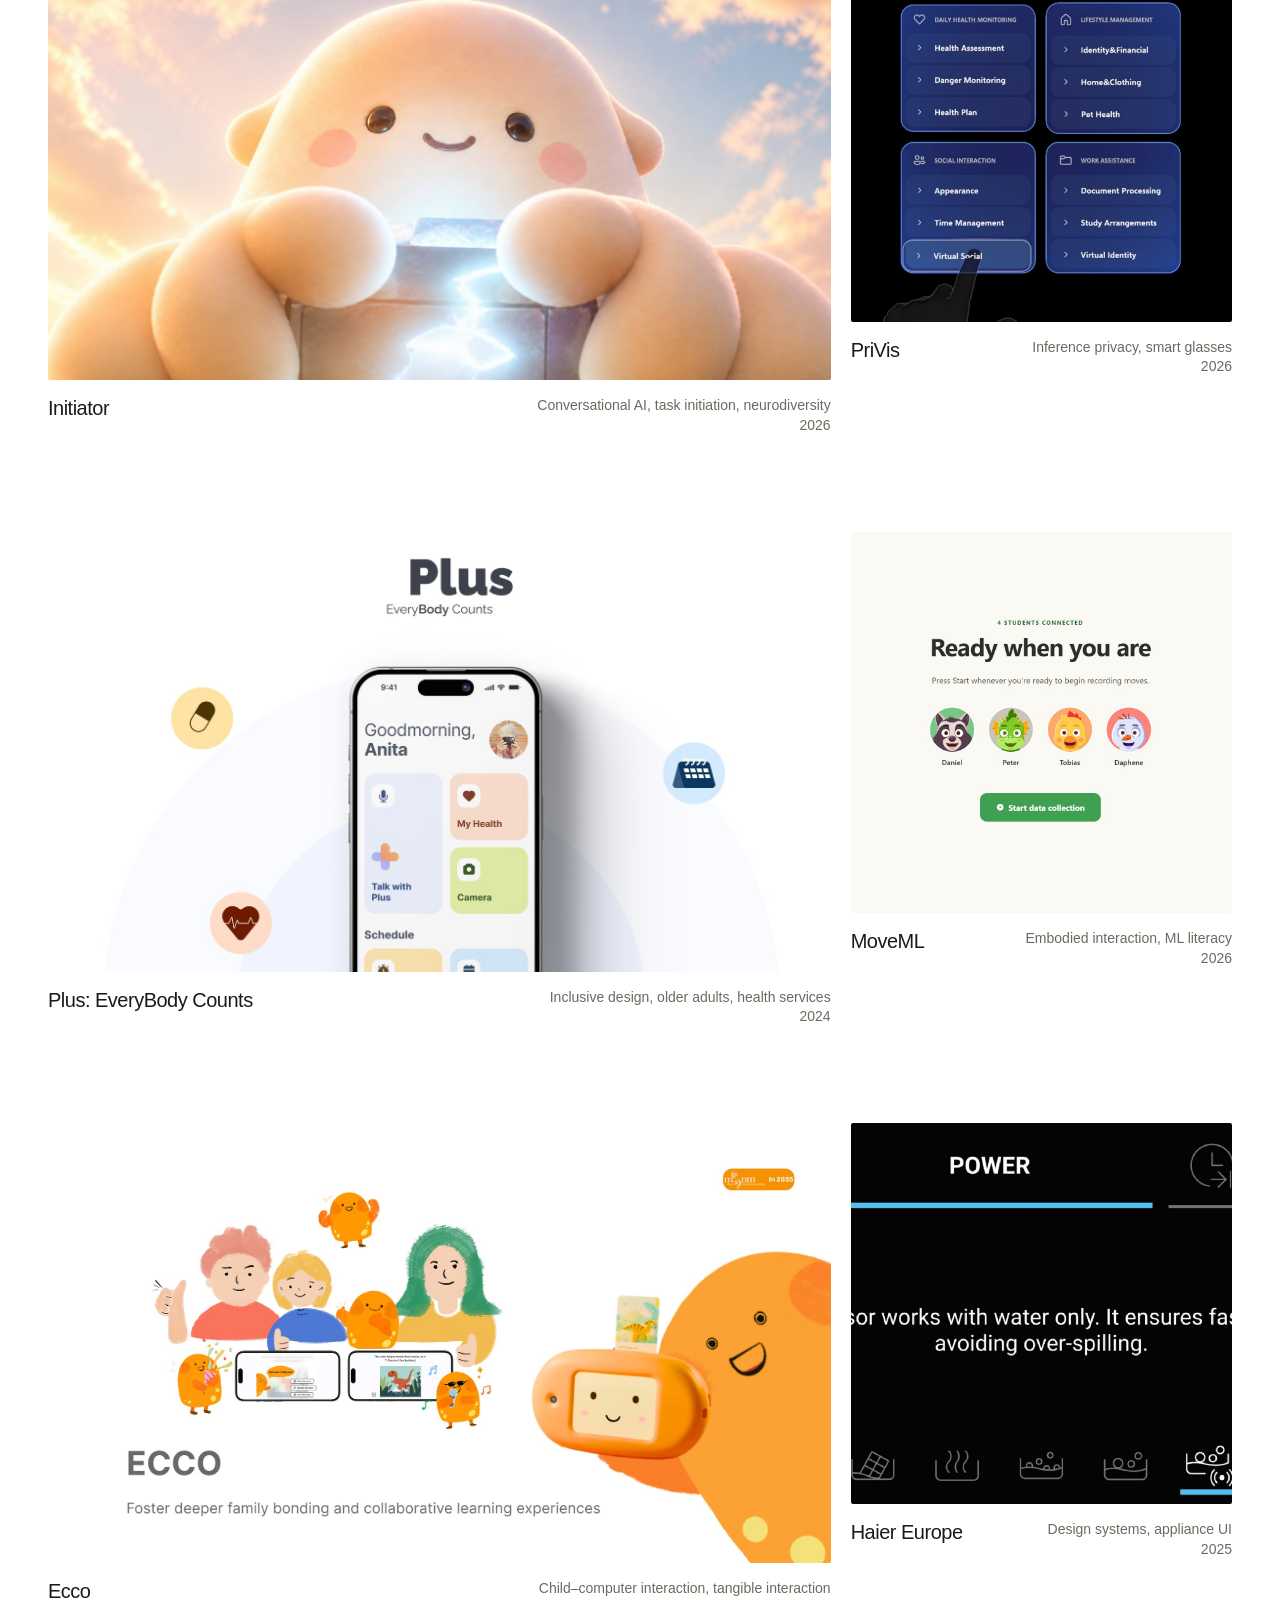
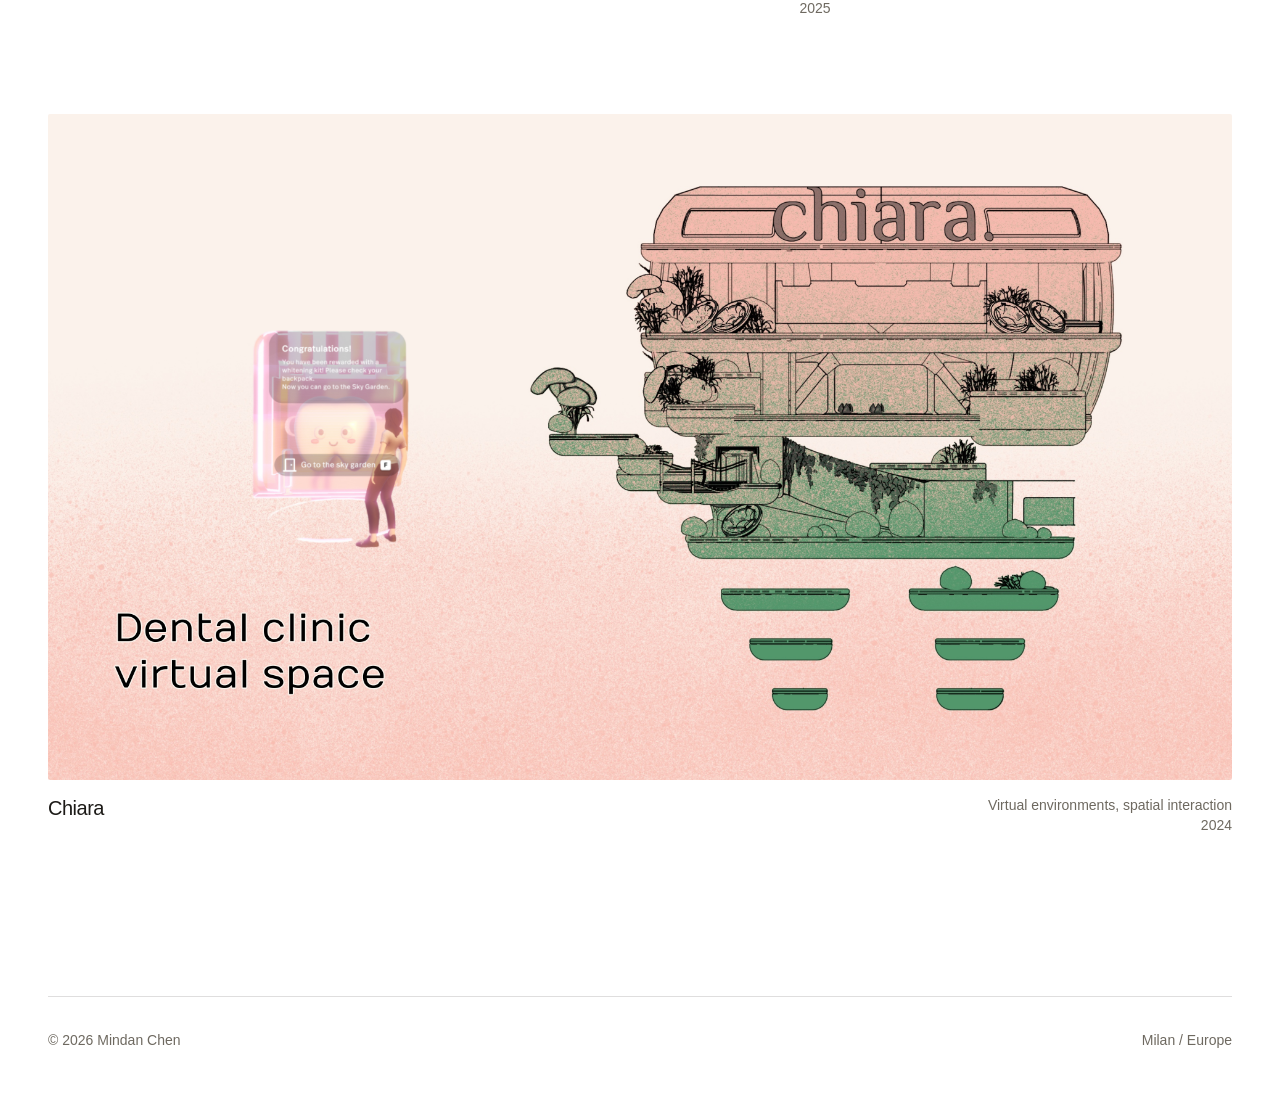
==== commit 090c0358: "Revert the home headline to the four-line version This is the one Mindan approved. I changed it to t" ====
--- a/index.html
+++ b/index.html
@@ -50,8 +50,9 @@
 
       <h1 class="display" data-reveal>
         Interaction design researcher<br class="hero-break">
-        exploring how AI can support human<br class="hero-break">
-        thinking, learning and decision&#8209;making.
+        exploring how AI can support<br class="hero-break">
+        human thinking, learning<br class="hero-break">
+        and decision&#8209;making.
       </h1>
 
       <div class="home-intro-meta" data-reveal data-delay="1">
--- a/css/home.css
+++ b/css/home.css
@@ -19,23 +19,14 @@
    across two of them. Let it use the full column instead. */
 .home-intro {
   max-width: none;
-  width: 100%;          /* flex would otherwise shrink this to its content */
-}
-
-/* Sized so the three hand-set lines fill the column rather than stopping
-   short of it: at 92px the sentence simply cannot reach the right edge in
-   three lines, so the type comes down instead of the lines going ragged. */
-.home-intro .display {
-  font-size: clamp(46px, 5.5vw, 82px);
 }
 
 /* The headline's four lines are set by hand, so the block tapers instead of
    landing wherever the wrap happens to fall. Below the width where all four
    fit, the breaks come out and the text wraps on its own. */
-/* Below this the third line no longer fits, and a forced break plus a wrap
-   is what made the block ragged in the first place. Let it wrap on its own
-   instead: natural wrapping fills each line and only shortens the last. */
-@media (max-width: 1250px) {
+/* Below this the hand-set lines no longer fit; let the text wrap on its own
+   rather than have a forced break fighting a wrap. */
+@media (max-width: 1180px) {
   .hero-break { display: none; }
 }
 
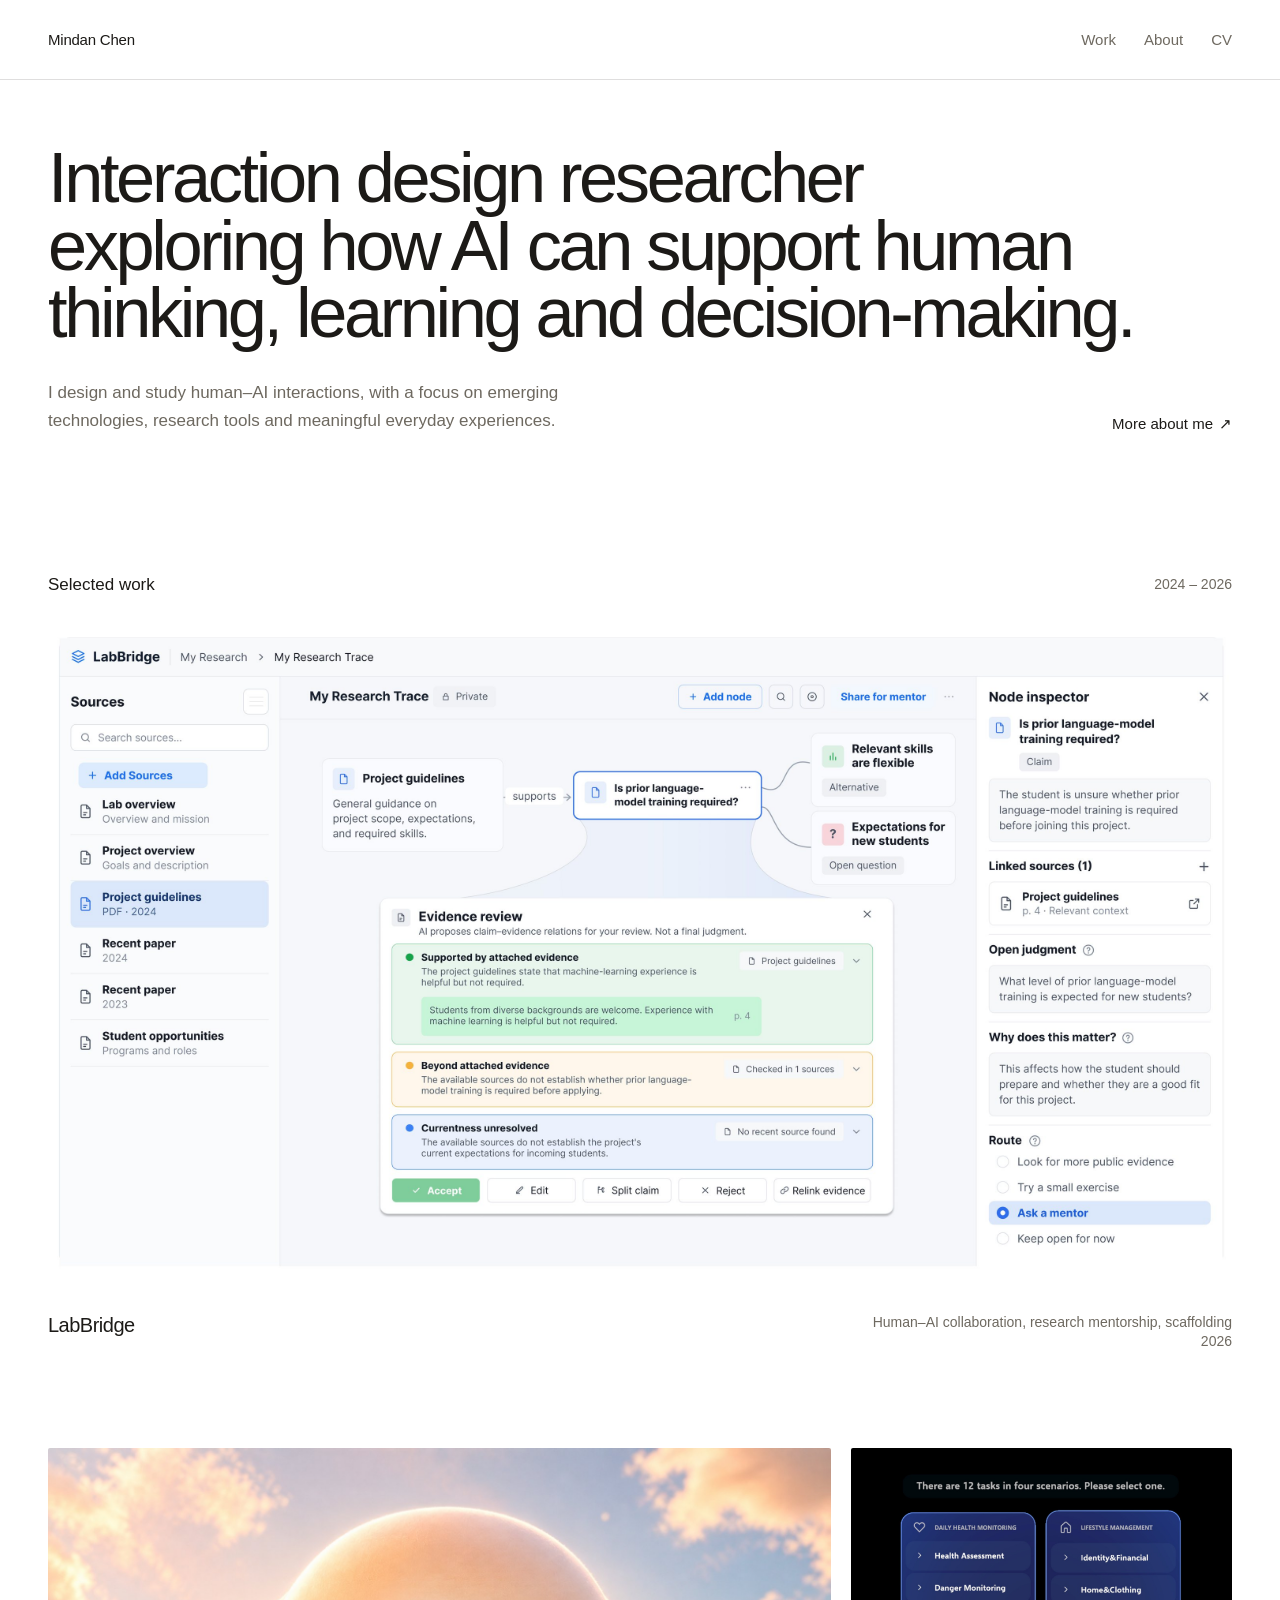
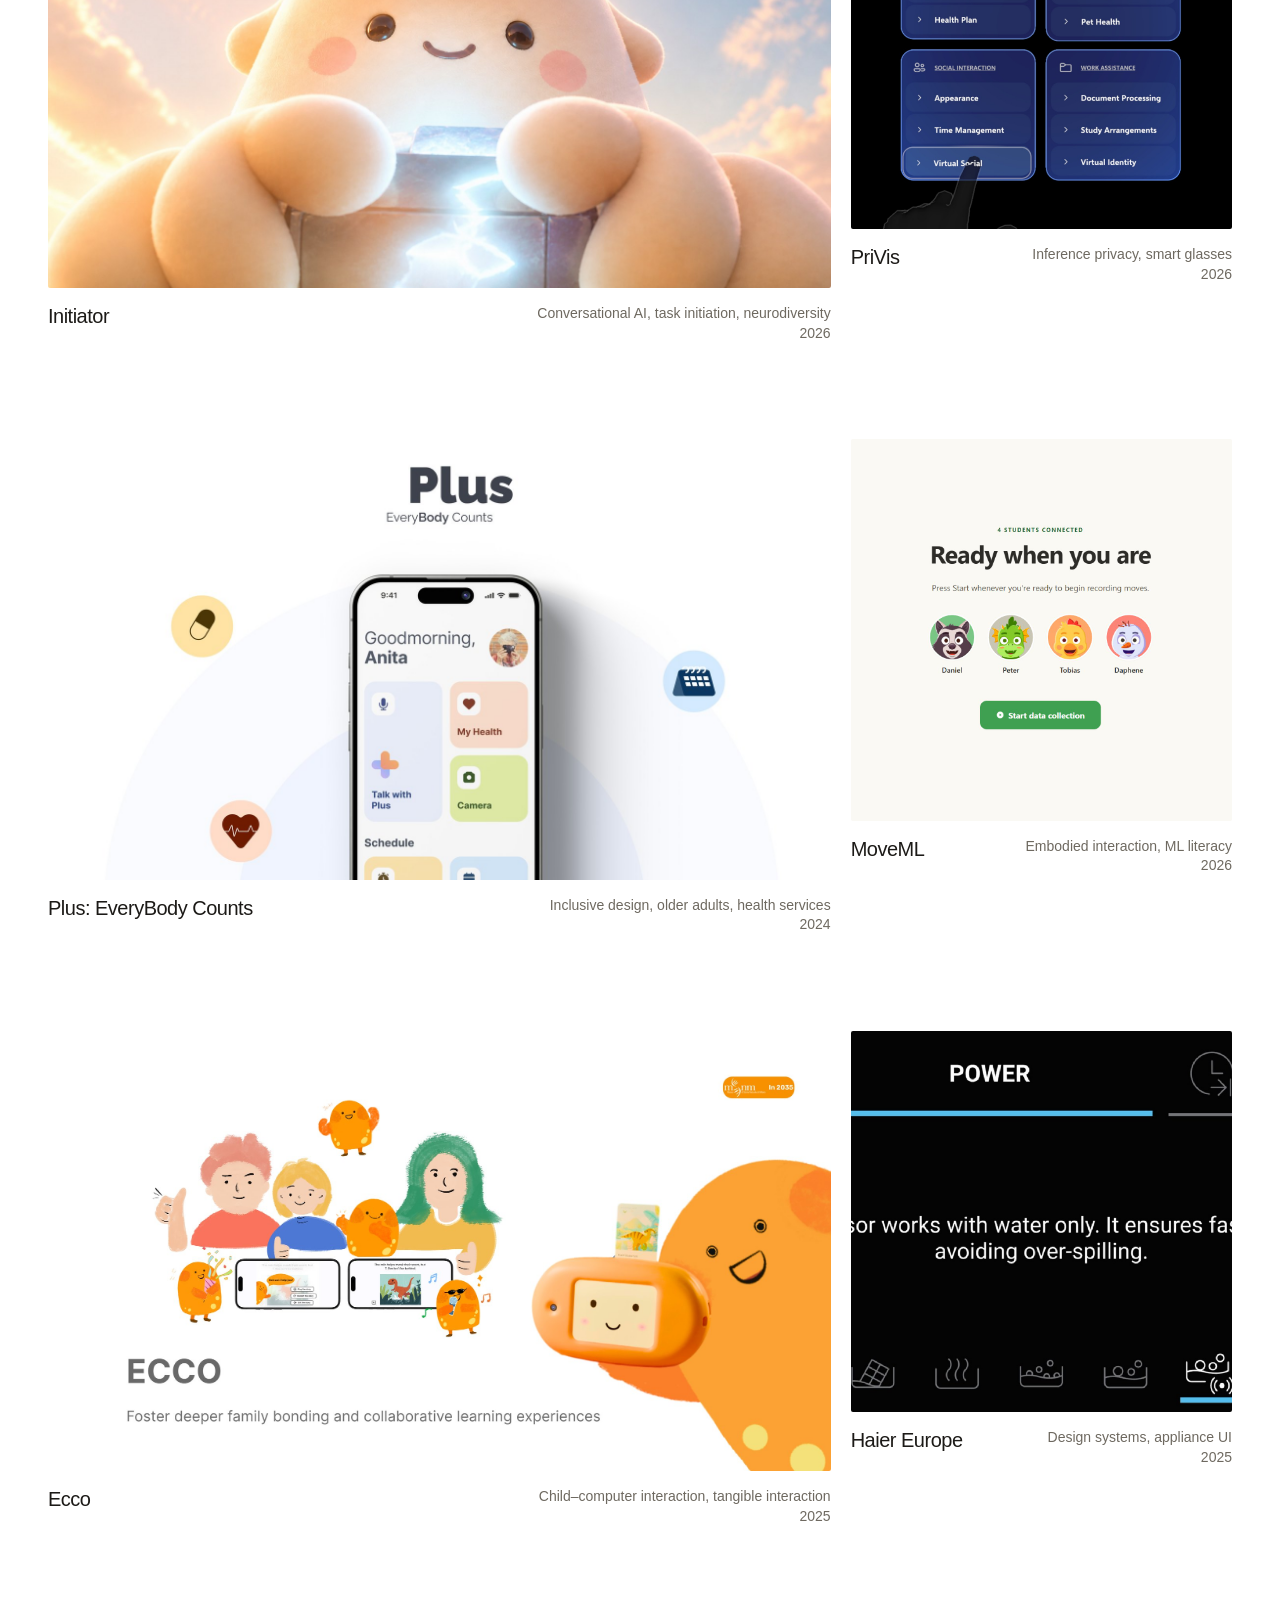
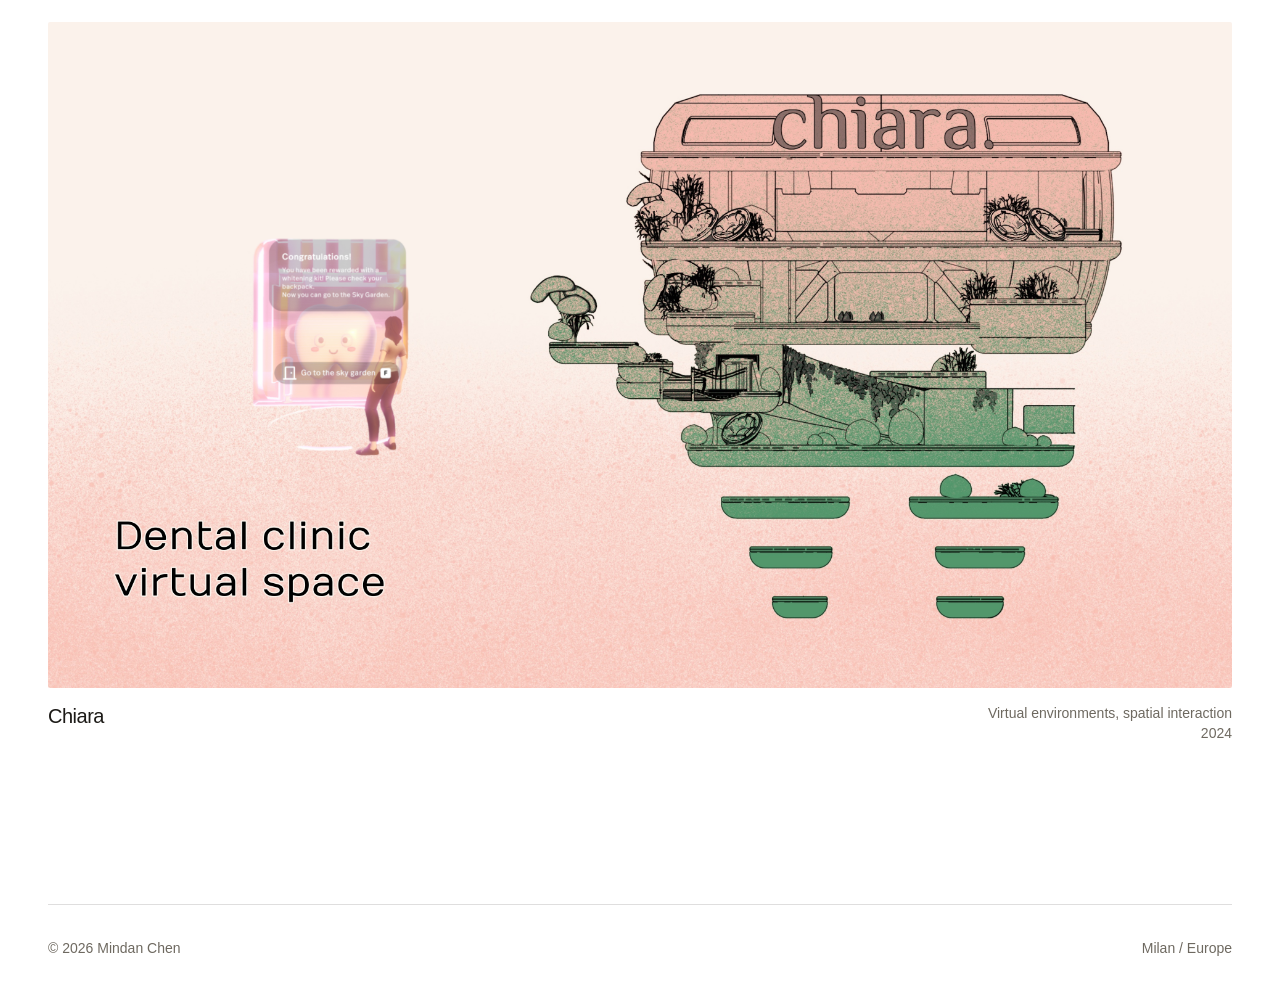
==== commit 59eb7080: "Home headline: three lines, chosen from side-by-side options Reverts the revert. I had guessed twice" ====
--- a/index.html
+++ b/index.html
@@ -50,9 +50,8 @@
 
       <h1 class="display" data-reveal>
         Interaction design researcher<br class="hero-break">
-        exploring how AI can support<br class="hero-break">
-        human thinking, learning<br class="hero-break">
-        and decision&#8209;making.
+        exploring how AI can support human<br class="hero-break">
+        thinking, learning and decision&#8209;making.
       </h1>
 
       <div class="home-intro-meta" data-reveal data-delay="1">
--- a/css/home.css
+++ b/css/home.css
@@ -19,14 +19,23 @@
    across two of them. Let it use the full column instead. */
 .home-intro {
   max-width: none;
+  width: 100%;          /* flex would otherwise shrink this to its content */
+}
+
+/* Sized so the three hand-set lines fill the column rather than stopping
+   short of it: at 92px the sentence simply cannot reach the right edge in
+   three lines, so the type comes down instead of the lines going ragged. */
+.home-intro .display {
+  font-size: clamp(46px, 5.5vw, 82px);
 }
 
 /* The headline's four lines are set by hand, so the block tapers instead of
    landing wherever the wrap happens to fall. Below the width where all four
    fit, the breaks come out and the text wraps on its own. */
-/* Below this the hand-set lines no longer fit; let the text wrap on its own
-   rather than have a forced break fighting a wrap. */
-@media (max-width: 1180px) {
+/* Below this the third line no longer fits, and a forced break plus a wrap
+   is what made the block ragged in the first place. Let it wrap on its own
+   instead: natural wrapping fills each line and only shortens the last. */
+@media (max-width: 1250px) {
   .hero-break { display: none; }
 }
 
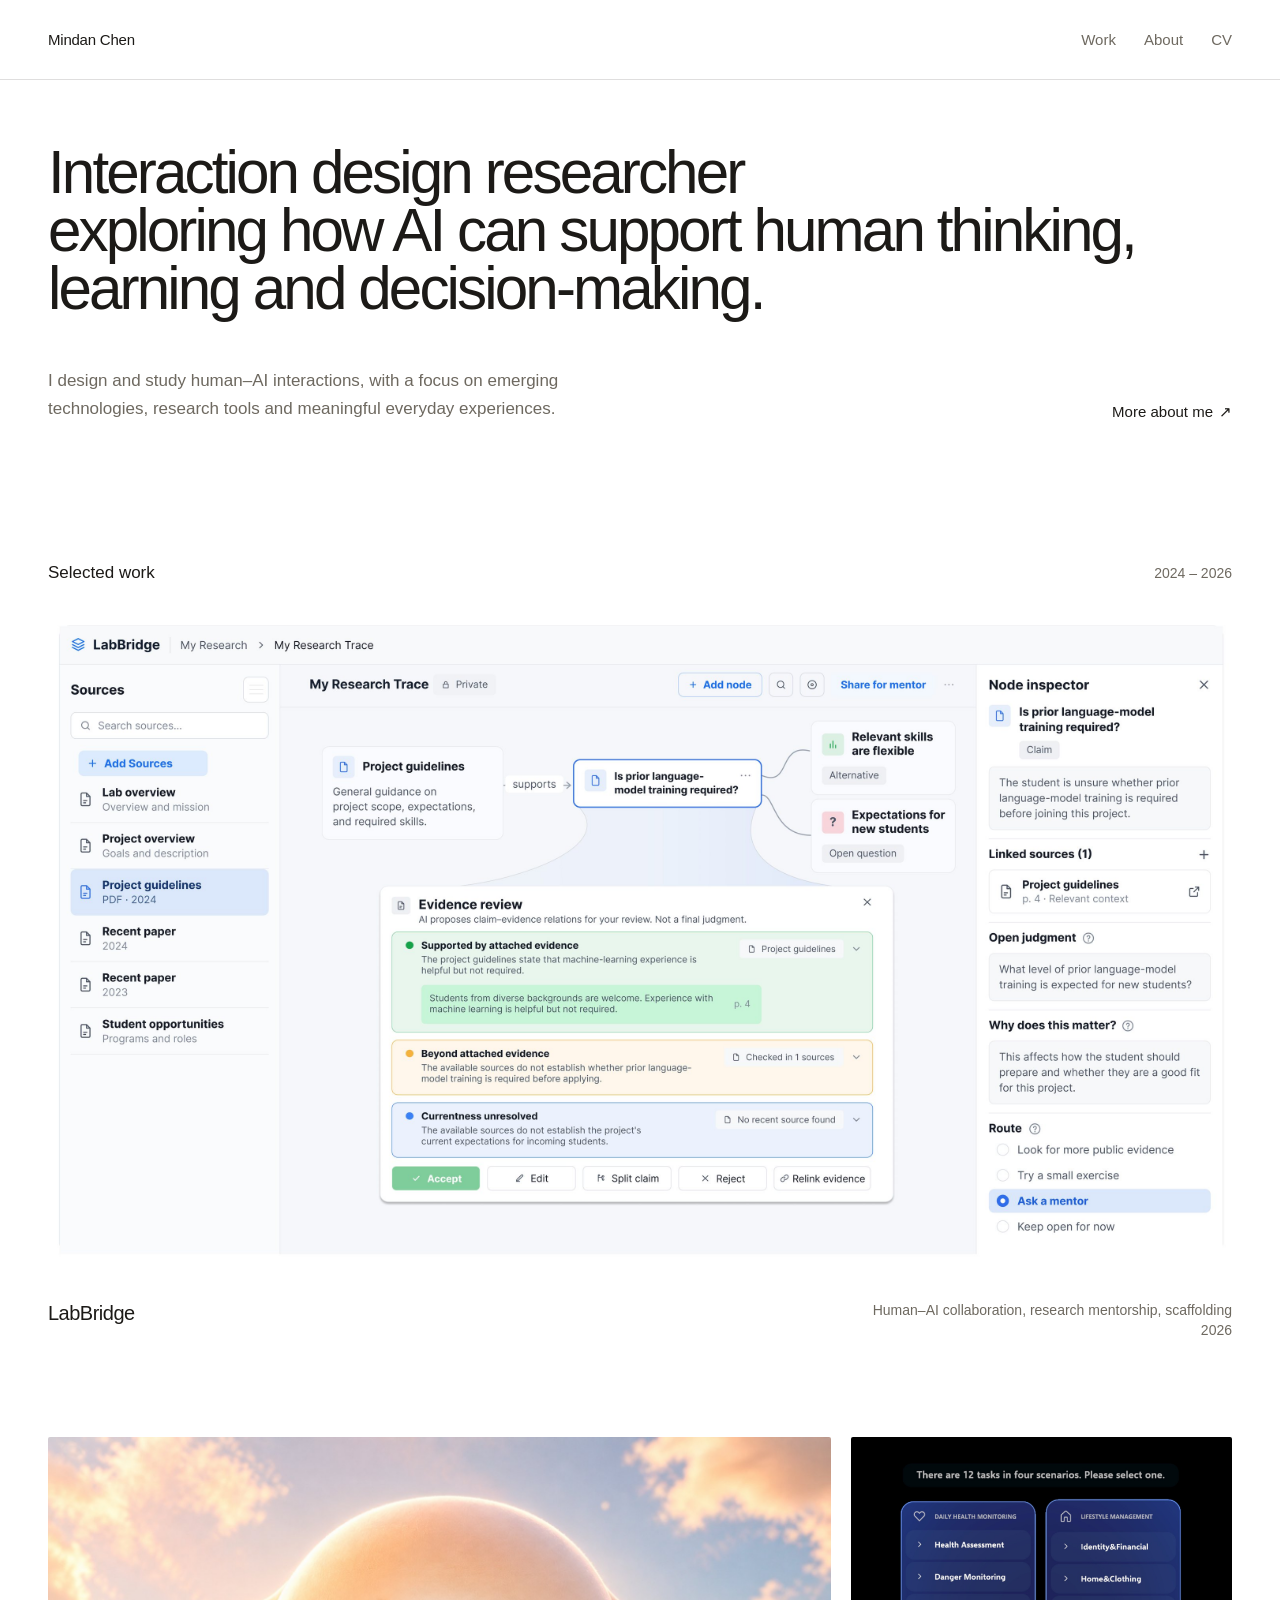
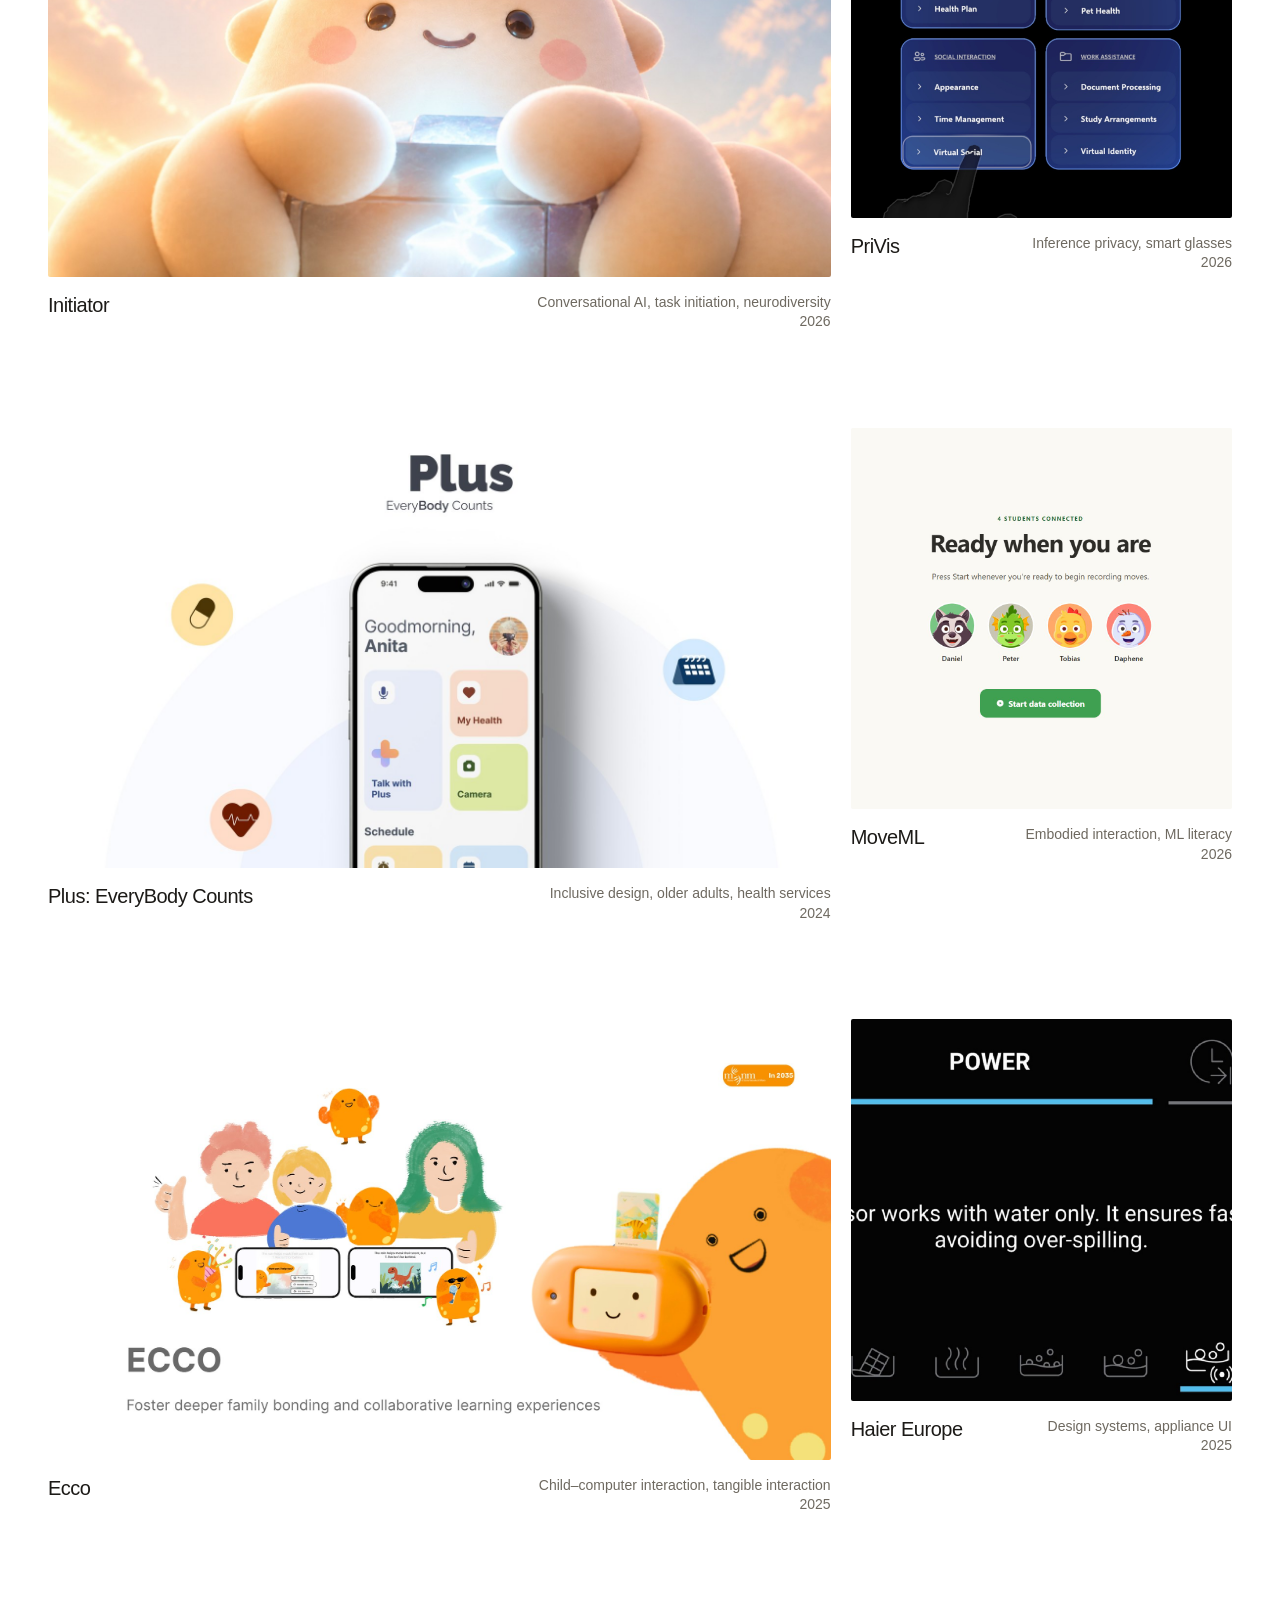
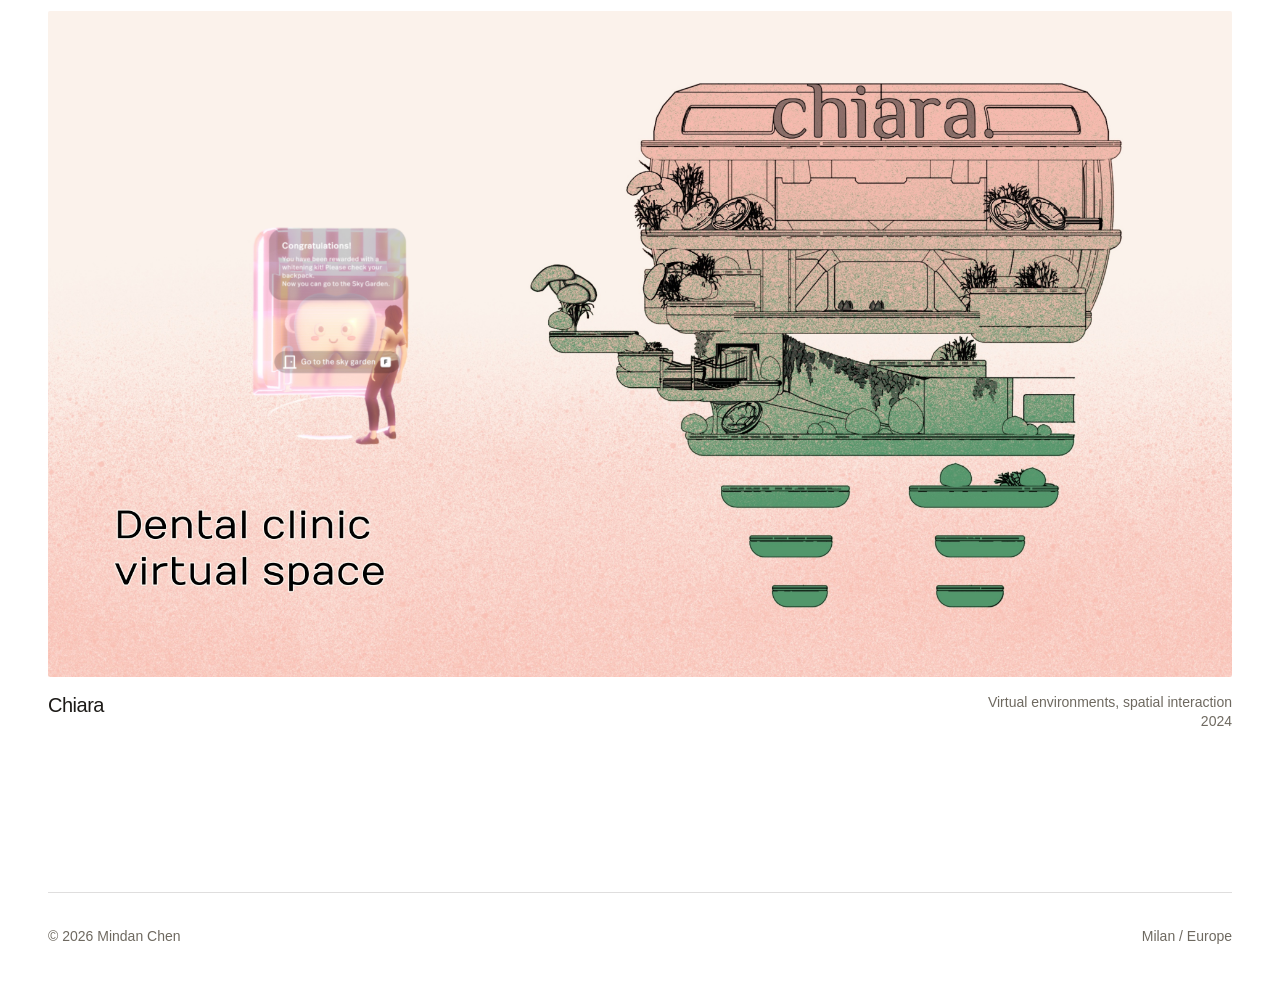
==== commit 5c6907ac: "Home headline: the breaks Mindan specified   Interaction design researcher   exploring how AI can su" ====
--- a/index.html
+++ b/index.html
@@ -50,8 +50,8 @@
 
       <h1 class="display" data-reveal>
         Interaction design researcher<br class="hero-break">
-        exploring how AI can support human<br class="hero-break">
-        thinking, learning and decision&#8209;making.
+        exploring how AI can support human thinking,<br class="hero-break">
+        learning and decision&#8209;making.
       </h1>
 
       <div class="home-intro-meta" data-reveal data-delay="1">
--- a/css/home.css
+++ b/css/home.css
@@ -22,26 +22,25 @@
   width: 100%;          /* flex would otherwise shrink this to its content */
 }
 
-/* Sized so the three hand-set lines fill the column rather than stopping
-   short of it: at 92px the sentence simply cannot reach the right edge in
-   three lines, so the type comes down instead of the lines going ragged. */
+/* The three lines are written into the markup, so the shape is fixed rather
+   than left to where the wrap happens to fall.
+
+   No text-wrap: balance. With the breaks already placed, balance treats each
+   line as its own block to even out and splits it again, which left a single
+   word stranded on a line of its own. */
 .home-intro .display {
-  font-size: clamp(46px, 5.5vw, 82px);
-}
-
-/* The headline's four lines are set by hand, so the block tapers instead of
-   landing wherever the wrap happens to fall. Below the width where all four
-   fit, the breaks come out and the text wraps on its own. */
-/* Below this the third line no longer fits, and a forced break plus a wrap
-   is what made the block ragged in the first place. Let it wrap on its own
-   instead: natural wrapping fills each line and only shortens the last. */
-@media (max-width: 1250px) {
+  /* 68px is the largest size at which "exploring how AI can support human
+     thinking," still fits on one line. Above it that line wraps and leaves
+     "thinking," stranded on its own. */
+  font-size: clamp(40px, 4.7vw, 68px);
+}
+
+/* Below this the second line no longer fits and leaves "thinking," stranded
+   on a line of its own, so the breaks come out and the text wraps normally. */
+@media (max-width: 1050px) {
   .hero-break { display: none; }
 }
 
-.home-intro .display {
-  margin-bottom: 32px;
-}
 
 .home-intro-meta {
   display: flex;
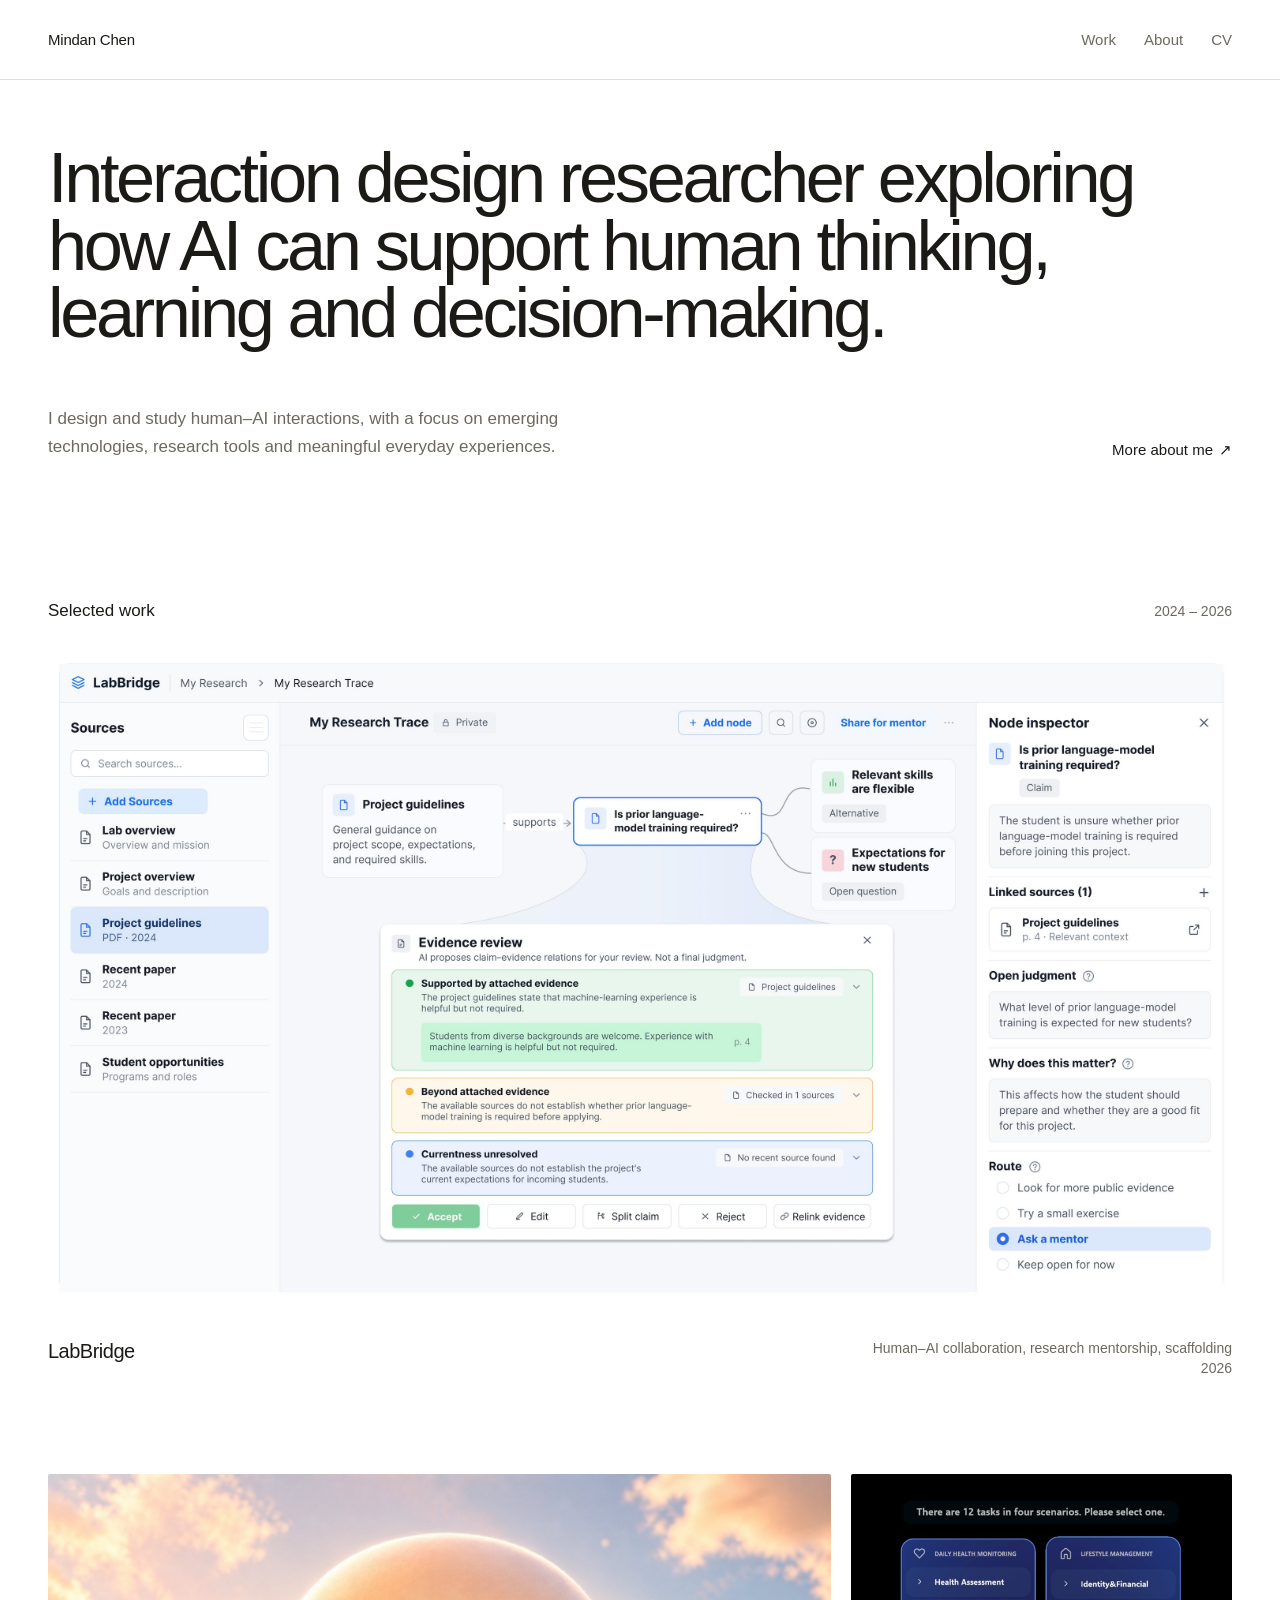
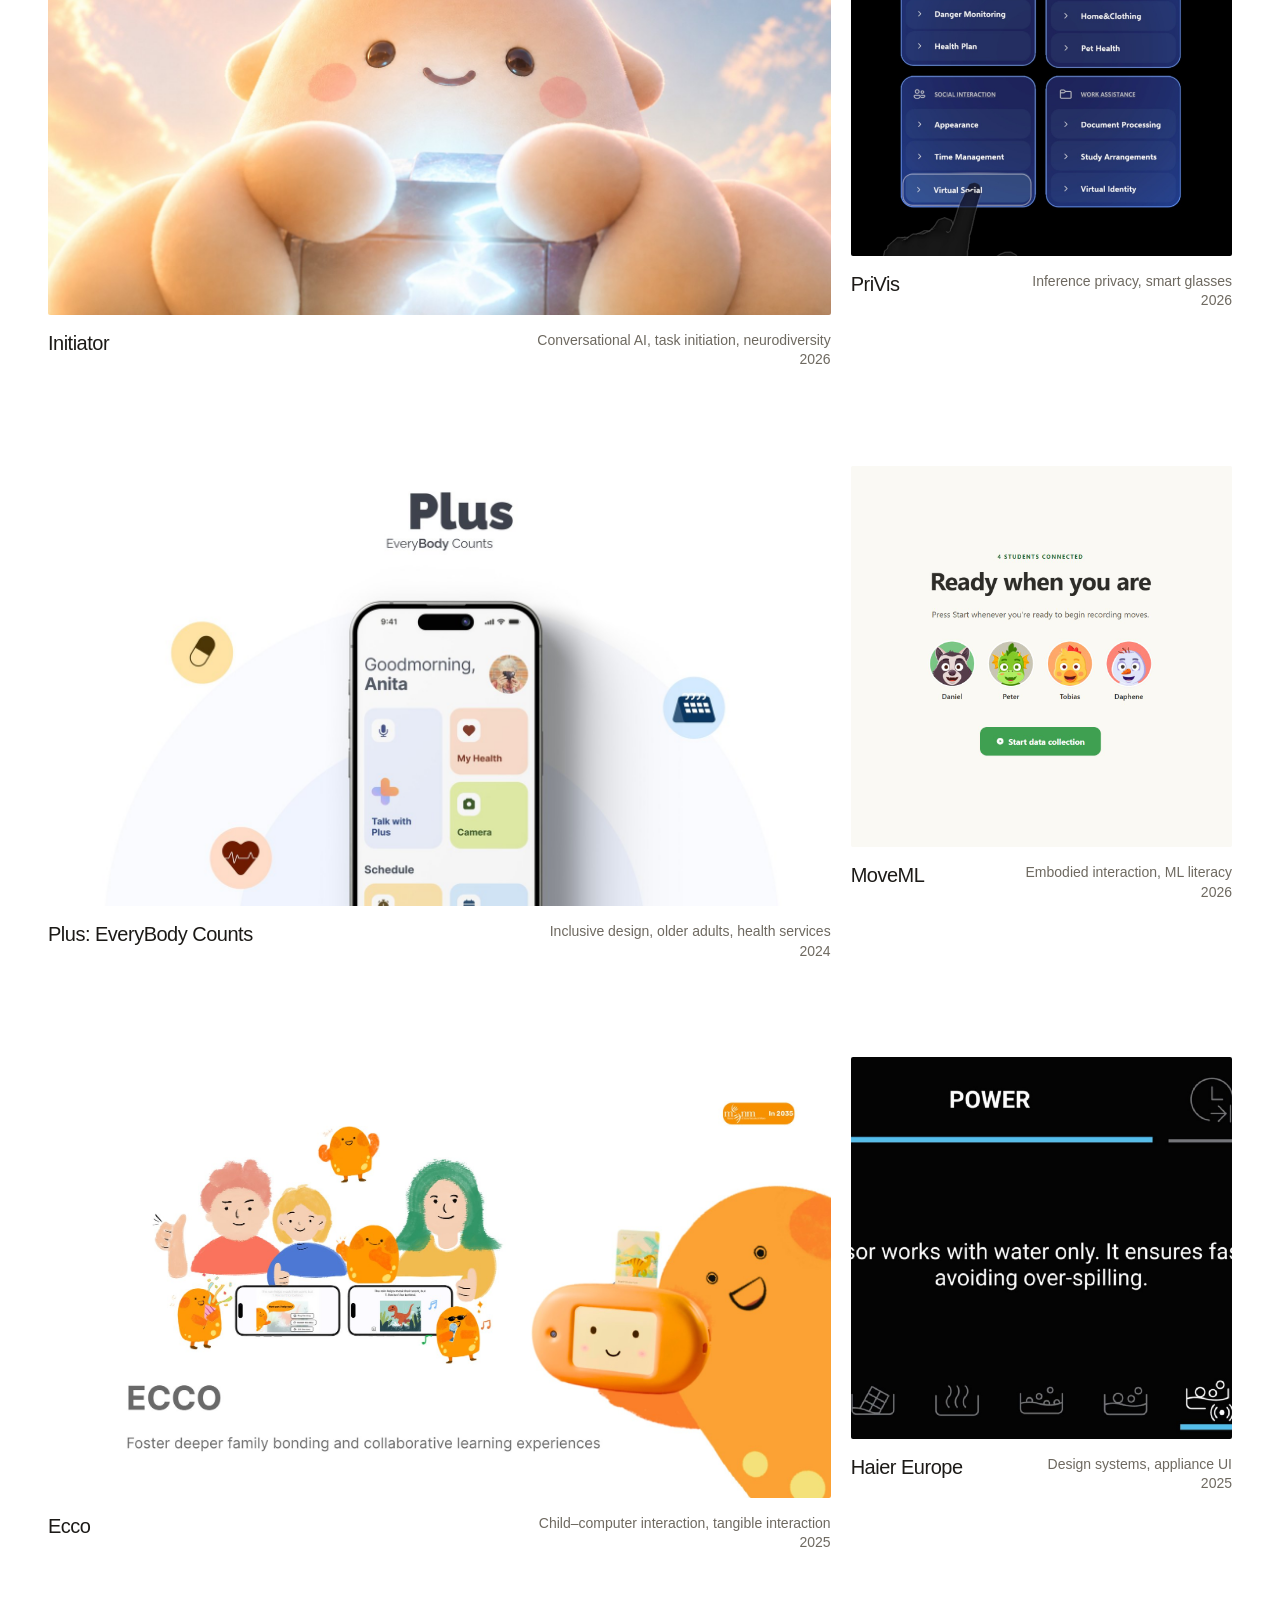
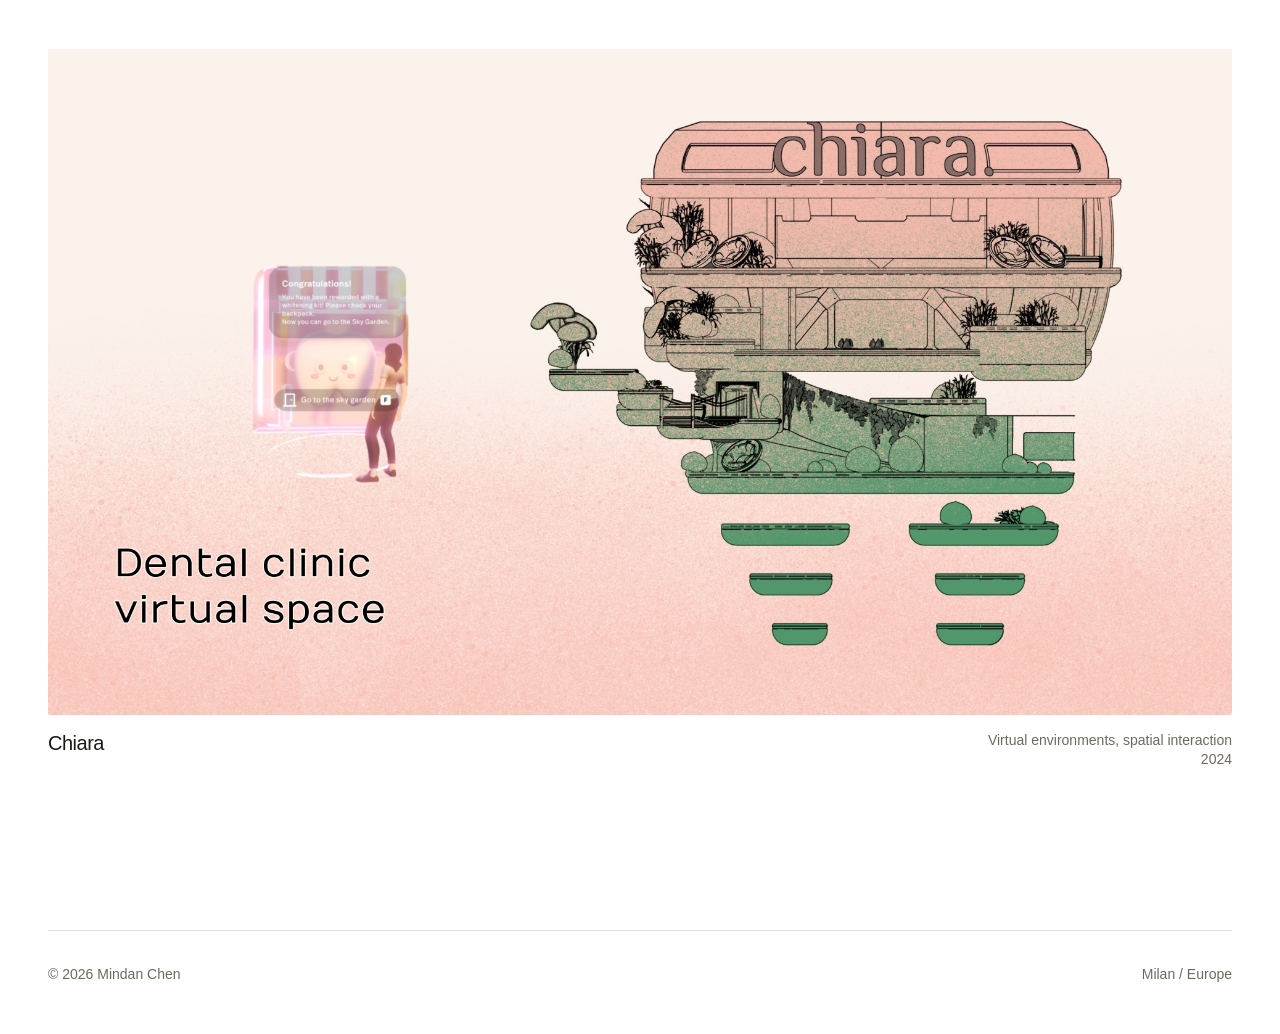
==== commit f0701127: "Home headline: break after "exploring", per the screenshot   Interaction design researcher exploring" ====
--- a/index.html
+++ b/index.html
@@ -49,8 +49,8 @@
     <div class="home-intro">
 
       <h1 class="display" data-reveal>
-        Interaction design researcher<br class="hero-break">
-        exploring how AI can support human thinking,<br class="hero-break">
+        Interaction design researcher exploring<br class="hero-break">
+        how AI can support human thinking,<br class="hero-break">
         learning and decision&#8209;making.
       </h1>
 
--- a/css/home.css
+++ b/css/home.css
@@ -29,10 +29,10 @@
    line as its own block to even out and splits it again, which left a single
    word stranded on a line of its own. */
 .home-intro .display {
-  /* 68px is the largest size at which "exploring how AI can support human
-     thinking," still fits on one line. Above it that line wraps and leaves
-     "thinking," stranded on its own. */
-  font-size: clamp(40px, 4.7vw, 68px);
+  /* 80px is the largest size at which the first line, the longest of the
+     three, still fits. This break set tapers, so the type can run bigger
+     than the previous one allowed. */
+  font-size: clamp(40px, 5.5vw, 80px);
 }
 
 /* Below this the second line no longer fits and leaves "thinking," stranded
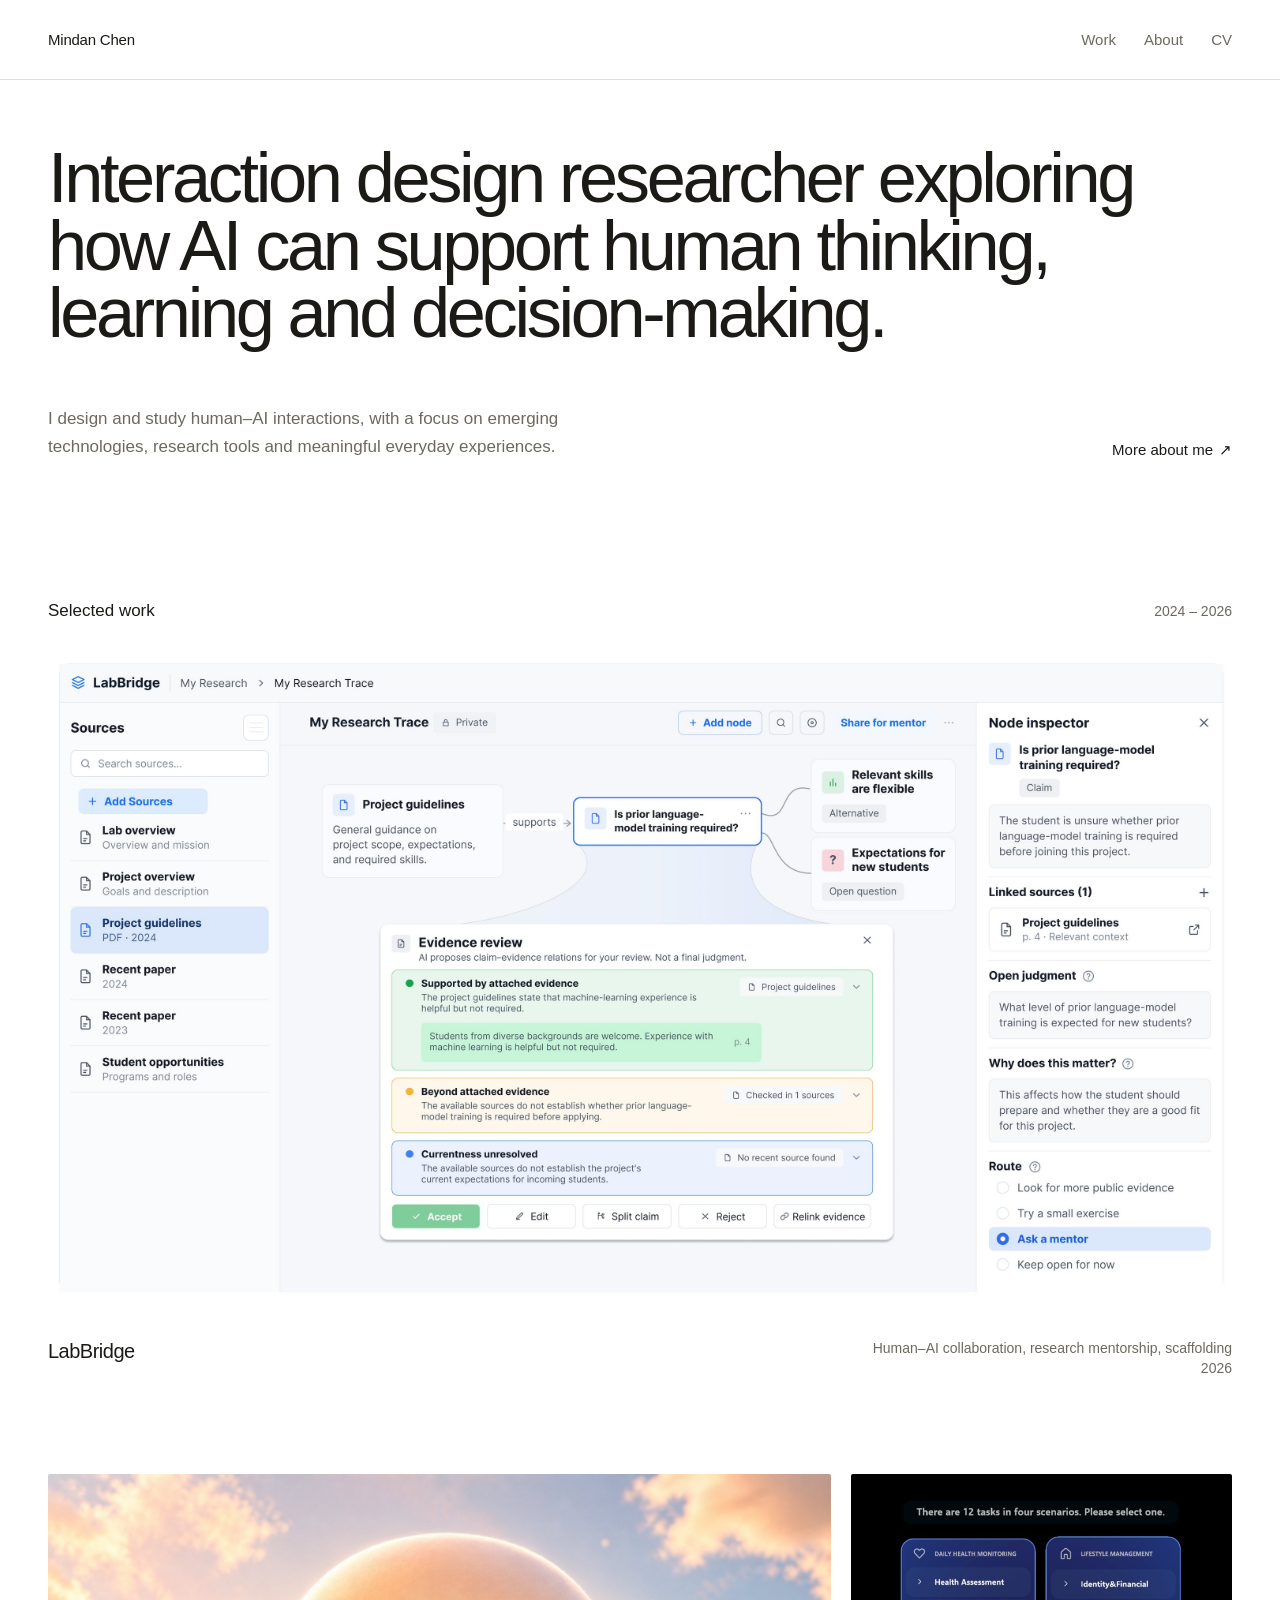
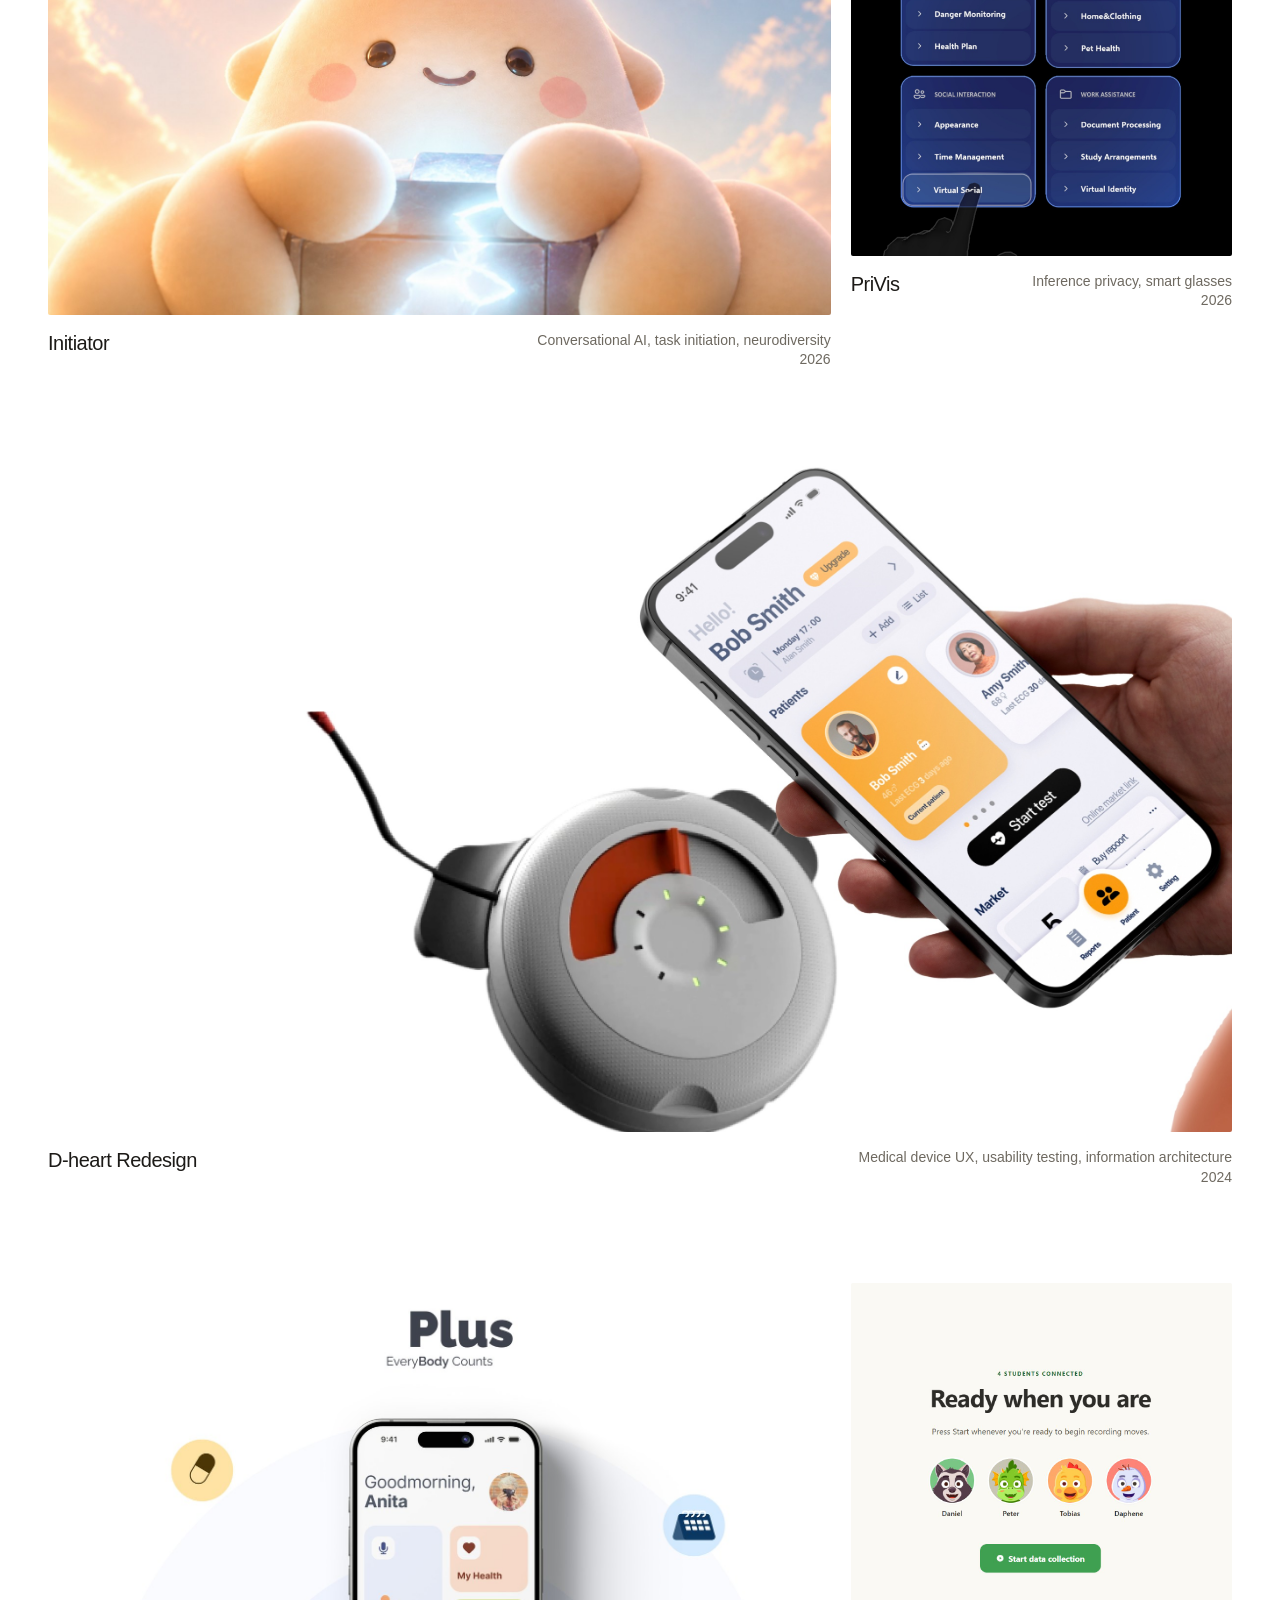
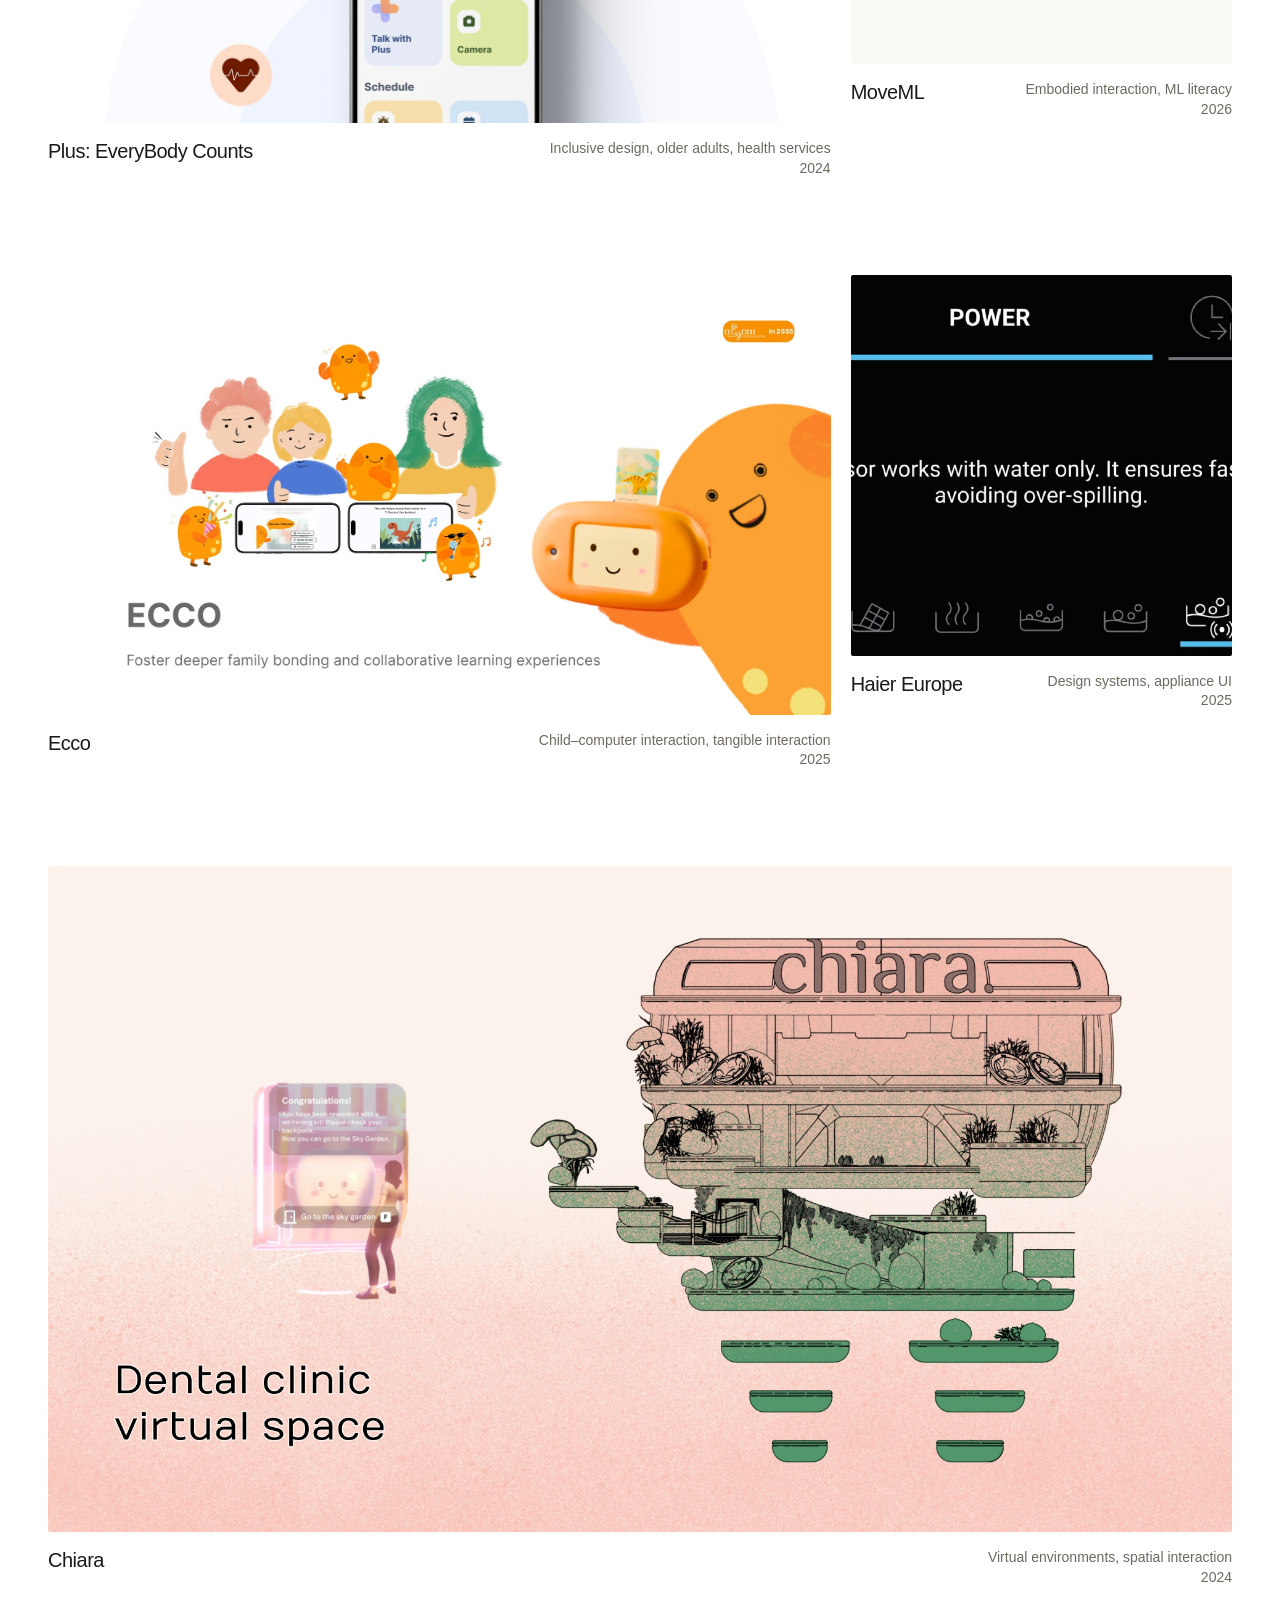
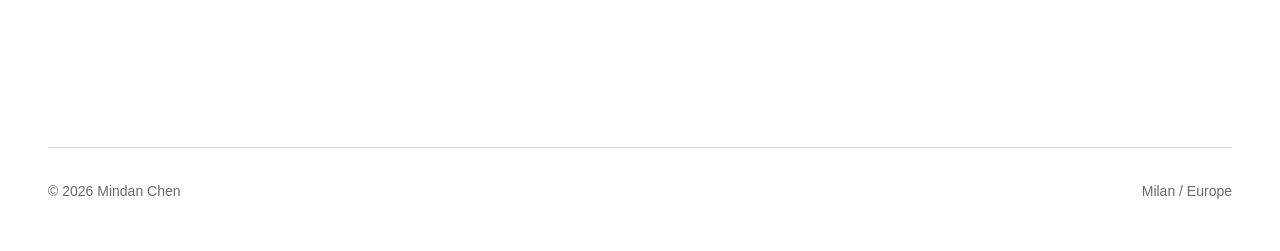
==== commit a9c8f054: "D-heart: full case study, back on the home page D-heart returns to the home grid as a full-width row" ====
--- a/index.html
+++ b/index.html
@@ -122,6 +122,19 @@
 
   </a>
 
+  <a class="project-card full" href="d-heart.html" data-reveal>
+
+    <div class="project-cover ratio-16-9">
+      <img src="assets/d-heart/cover.jpg" width="2700" height="1519" alt="The D-heart portable ECG device beside the redesigned app" loading="lazy" decoding="async">
+    </div>
+
+    <div class="project-info">
+      <h2 class="project-title">D-heart Redesign</h2>
+      <p class="project-meta">Medical device UX, usability testing, information architecture<br>2024</p>
+    </div>
+
+  </a>
+
   <a class="project-card large" href="plus.html" data-reveal data-delay="1">
 
     <div class="project-cover ratio-16-9">
@@ -204,22 +217,6 @@
   </a>
   </template>
 
-  <template data-hidden-project="d-heart.html"><!-- Hidden until the case study is finished. To restore, delete the wrapper tags around this card. -->
-  <a class="project-card large" href="d-heart.html" data-reveal>
-
-    <div class="project-cover ratio-16-9">
-      <img src="assets/d-heart/cover.svg" alt="D-heart Redesign cover image">
-    </div>
-
-    <div class="project-info">
-      <h2 class="project-title">D-heart Redesign</h2>
-          <!-- CHECK: discipline inferred from the project name;
-               year is a placeholder. -->
-      <p class="project-meta">Medical Device UX<br>20XX</p>
-    </div>
-
-  </a>
-  </template>
 
   
     </div>
--- a/css/global.css
+++ b/css/global.css
@@ -101,7 +101,8 @@
   max-width: 100%;
 }
 
-img {
+img,
+video {
   height: auto;
 }
 
